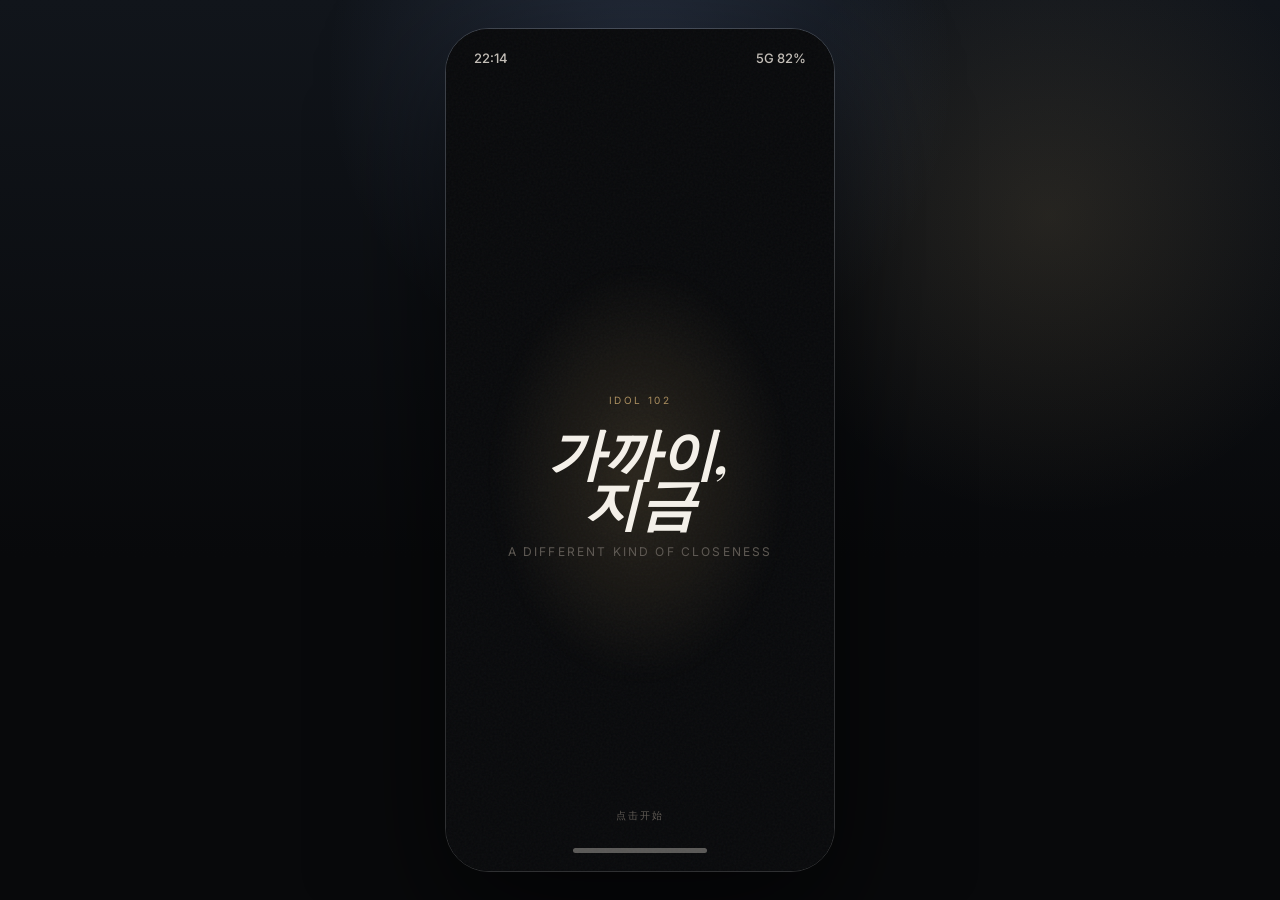
==== index.html @ a68afb3b "Initial commit" ====
<!doctype html>
<html lang="zh-CN">
  <head>
    <meta charset="UTF-8" />
    <meta name="viewport" content="width=device-width, initial-scale=1.0, maximum-scale=1.0, user-scalable=no, viewport-fit=cover" />
    <title>Idol 102 Live Prototype</title>
    <link rel="preconnect" href="https://fonts.googleapis.com" />
    <link rel="preconnect" href="https://fonts.gstatic.com" crossorigin />
    <link
      href="https://fonts.googleapis.com/css2?family=DM+Sans:wght@300;400;500;700;800&family=Inter:wght@400;500;600;700;800&family=Noto+Serif+SC:wght@300;400;500;600&family=Playfair+Display:ital@1&display=swap"
      rel="stylesheet"
    />
    <link rel="stylesheet" href="./src/ui/tokens.css" />
    <link rel="stylesheet" href="./src/ui/components.css" />
    <link rel="stylesheet" href="./styles.css" />
  </head>
  <body>
    <main class="app-stage" id="appStage">
      <div class="phone-scaler" id="phoneScaler">
        <article class="phone-device" id="phoneDevice" aria-label="Idol 102">
            <div class="phone-viewport" id="phoneViewport">
              <header class="status-bar" aria-hidden="true">
                <span>22:14</span>
                <span>5G  82%</span>
              </header>

              <div class="screen-stack" id="screenStack">
                <section id="screen-splash" class="screen active splash-screen screen-hit" data-action="start">
                  <div class="grain"></div>
                  <div class="splash-orb"></div>
                  <div class="splash-copy">
                    <span>Idol 102</span>
                    <h1>가까이,<br />지금</h1>
                    <p>A different kind of closeness</p>
                  </div>
                  <button class="tap-button" data-action="start">点击开始</button>
                </section>

                <section id="screen-select" class="screen select-screen">
                  <header class="select-header">
                    <span>Stray Kids</span>
                    <h2>你想开启谁的秘密线？</h2>
                  </header>
                  <div id="memberSlider" class="member-slider"></div>
                  <div class="select-arrows">
                    <button data-action="prev-member">‹</button>
                    <button data-action="next-member">›</button>
                  </div>
                  <div id="memberDots" class="member-dots"></div>
                  <button class="primary fixed-bottom" data-action="select-member">选择TA</button>
                </section>

                <section id="screen-dream-intro" class="screen dream-intro-screen">
                  <div class="dream-bg"></div>
                  <div class="dream-veil"></div>
                  <article class="dream-narration">
                    <span>演唱会后台</span>
                    <p>
                      演出刚结束，走廊里还有未散的灯光和人声。你并不确定自己为什么会在那里，只记得门被推开时，他看见了你。
                    </p>
                  </article>
                  <button class="tap-button" data-action="enter-dream">继续</button>
                </section>

                <section id="s-ob" class="screen dream-chat-screen" data-screen="ob">
                  <div class="dream-scene-bg" id="dreamSceneBg"></div>
                  <div class="dream-dim-veil" id="dreamDimVeil" aria-hidden="true"></div>
                  <header class="scene-top">
                    <span>Backstage · after concert</span>
                    <strong id="dreamMemberName">Felix</strong>
                  </header>
                  <div id="dreamMessages" class="dream-messages"></div>
                  <div id="dreamChoices" class="choice-stack"></div>
                  <div id="dreamErrorOverlay" class="dream-error-overlay hidden">
                    <p class="dream-error-text">[ ERROR: STORY DISTURBED - CONNECTION INTERRUPTED ]</p>
                    <button type="button" class="dream-reload-btn" data-action="dream-reload">[ 重新加载 ]</button>
                  </div>
                </section>

                <section id="s-transition" class="screen wake-screen transition-screen" data-screen="transition">
                  <div class="wake-rings">
                    <i></i><i></i><i></i>
                  </div>
                  <article class="transition-copy">
                    <span>Then</span>
                    <h2 class="transition-title">── 喂，小心！</h2>
                    <div id="transitionStream" class="transition-stream"></div>
                    <button class="tap-button transition-tap hidden" data-action="enter-real">[ 睁开眼 → ]</button>
                  </article>
                </section>

                <section id="screen-real-scene" class="screen real-scene-screen">
                  <div class="jyp-bg"></div>
                  <header class="scene-top dark">
                    <button class="backless">Scene</button>
                    <div>
                      <strong>JYP 楼下</strong>
                      <span id="realSceneSub">选择你们为什么在这里相遇</span>
                    </div>
                  </header>
                  <div id="realMessages" class="real-messages"></div>
                  <div id="realChoices" class="choice-stack"></div>
                </section>
                <div id="whiteWakeTransition" class="white-wake-transition hidden" aria-hidden="true"></div>

                <section id="screen-home" class="screen home-screen">
                  <div id="home-page" class="home-page">
                  <div id="homePoster" class="home-poster">
                    <div class="poster-grain"></div>
                    <div class="poster-vignette"></div>
                    <button class="poster-edge left" data-action="poster-prev" aria-label="上一张"></button>
                    <button class="poster-edge right" data-action="poster-next" aria-label="下一张"></button>
                  </div>

                  <div id="posterUi" class="home-ui">
                    <header class="home-topbar">
                      <div class="home-stats">
                        <h2 id="posterName">Felix</h2>
                        <p id="posterTopDays">相识第 1 天</p>
                      </div>
                      <div class="home-action-hub">
                        <button class="discover-button" data-action="toggle-discover" aria-label="发现其他成员">
                          🌟
                          <i id="discoverDot" class="notif-dot hidden"></i>
                        </button>
                        <button class="notify-button" type="button" data-action="toggle-notifications" aria-label="通知">🔔<i id="notifyDot" class="notif-dot hidden">!</i></button>
                      </div>
                    </header>

                    <button type="button" class="stage-capsule" aria-label="当前关系阶段">
                      <span id="posterStage">Stage 1: 熟悉</span>
                    </button>

                    <section id="chronicleTimeline" class="chronicle-timeline" aria-label="时光集"></section>
                  </div>
                  </div>

                  <aside id="discoverDrawer" class="discover-drawer">
                    <div class="drawer-handle"></div>
                    <h3>发现其他成员</h3>
                    <div id="drawerMembers" class="drawer-members"></div>
                  </aside>

                  <div id="memoryOverlay" class="memory-overlay hidden" data-action="close-memory">
                    <article class="memory-polaroid">
                      <div id="memoryPhoto" class="memory-photo"></div>
                      <div class="memory-copy">
                        <h3>JYP 楼下</h3>
                        <p id="memorySummary">那天在 JYP 楼下，你们第一次真正说上话。他主动添加了你的聊天方式。</p>
                        <span id="memoryMeta">📅 2026.05.18 · 📍 JYP 楼下 CODE-00</span>
                      </div>
                    </article>
                  </div>
                </section>

                <section id="screen-chat" class="screen chat-screen">
                  <header class="chat-topbar">
                    <div class="chat-avatar" id="chatAvatar">F</div>
                    <div>
                      <strong id="chatName">Felix</strong>
                      <span>消息 · 异地模式</span>
                    </div>
                    <button data-nav="scene">场景</button>
                  </header>
                  <div id="chatMessages" class="chat-messages"></div>
                  <form id="chatForm" class="chat-input-row">
                    <input id="chatInput" autocomplete="off" placeholder="发消息…" />
                    <button type="submit">↑</button>
                  </form>
                </section>

                <section id="screen-scene" class="screen scene-list-screen">
                  <header class="plain-header">
                    <div>
                      <span>Scene</span>
                      <h2>你们可能会去的地方</h2>
                    </div>
                  </header>
                  <div class="scene-list">
                    <article>
                      <div class="scene-thumb jyp"></div>
                      <div>
                        <span>刚刚发生</span>
                        <strong>JYP 楼下</strong>
                        <p>你们第一次真正说上话的地方。</p>
                      </div>
                    </article>
                    <article>
                      <div class="scene-thumb store"></div>
                      <div>
                        <span>也许以后</span>
                        <strong>便利店</strong>
                        <p>练习后，楼下还亮着的地方。</p>
                      </div>
                    </article>
                    <article>
                      <div class="scene-thumb practice"></div>
                      <div>
                        <span>还没到那里</span>
                        <strong>练习室外</strong>
                        <p>等待有时候也是一种靠近。</p>
                      </div>
                    </article>
                  </div>
                </section>

                <section id="screen-me" class="screen me-screen">
                  <div class="me-scroll">
                    <section class="me-profile-card">
                      <div class="me-cover" aria-hidden="true"></div>
                      <div class="me-profile-content">
                        <img id="meAvatar" class="me-avatar" alt="用户头像" />
                        <h2 id="visibleUserName">还不知道</h2>
                        <p class="me-account">
                          <span id="meUid">UID: --</span>
                          <span id="meEmail">user@example.com</span>
                        </p>
                      </div>
                    </section>
                    <nav class="me-function-list" aria-label="系统功能">
                      <button type="button">评分我们<span>&gt;</span></button>
                      <button type="button">意见反馈<span>&gt;</span></button>
                      <button type="button">隐私政策<span>&gt;</span></button>
                      <button type="button">服务条款<span>&gt;</span></button>
                      <button type="button">账号退出<span>&gt;</span></button>
                    </nav>
                  </div>
                </section>
              </div>

              <nav class="bottom-nav hidden" id="bottomNav">
                <button data-nav="home" class="active">Home</button>
                <button data-nav="chat">Chat<i id="chatDot" class="nav-dot hidden"></i></button>
                <button data-nav="scene">Scene</button>
                <button data-nav="me">Me</button>
              </nav>

              <div id="toast" class="toast hidden"></div>
              <div class="home-indicator" aria-hidden="true"></div>
            </div>
        </article>
      </div>
    </main>

    <script src="./shell.js"></script>
    <script type="module" src="./src/main.js"></script>
  </body>
</html>
---- src/ui/tokens.css ----
/* UI 规范层：所有界面优先使用这里的设计变量，避免页面各自发散。 */
:root{
  --phone-w:390px;
  --phone-h:844px;
  --phone-scale:1;
  --status-h:47px;
  --home-indicator-h:34px;
  --nav-h:68px;

  --font-sans:"Inter","DM Sans","PingFang SC","Microsoft YaHei",system-ui,-apple-system,BlinkMacSystemFont,"Segoe UI",sans-serif;
  --font-serif:"Noto Serif SC","Songti SC",serif;
  --font-display:"Playfair Display","Noto Serif SC",serif;

  --color-ink:#08090b;
  --color-obsidian:#0d0f12;
  --color-night:#12151b;
  --color-panel:#181a1f;
  --color-panel-2:#20232a;
  --color-panel-3:#292d35;
  --color-line:rgba(255,255,255,.115);
  --color-line-strong:rgba(255,255,255,.18);
  --color-text:#f4f0e9;
  --color-text-soft:#cfc6ba;
  --color-text-muted:#8d857b;
  --color-text-faint:#5f5a54;
  --color-cream:#efe7db;
  --color-warm:#d9c6ad;
  --color-gold:#c9a96e;
  --color-gold-soft:#a98d5e;
  --color-rose:#f08a9a;
  --color-teal:#8ccfc6;
  --color-blue:#94b8ff;
  --color-danger:#ff5d78;

  --black:var(--color-ink);
  --white:var(--color-text);
  --cream:var(--color-cream);
  --gold:var(--color-gold);
  --gold2:var(--color-gold-soft);
  --surface:var(--color-panel);
  --surface2:var(--color-panel-2);
  --surface3:var(--color-panel-3);
  --text:var(--color-text);
  --soft:var(--color-text-muted);
  --muted:var(--color-text-faint);
  --font-body:var(--font-sans);
  --font-kr:var(--font-serif);

  --space-1:4px;
  --space-2:8px;
  --space-3:12px;
  --space-4:16px;
  --space-5:20px;
  --space-6:24px;
  --space-7:28px;
  --space-8:32px;
  --space-10:40px;
  --space-12:48px;

  --radius-xs:6px;
  --radius-sm:10px;
  --radius-md:14px;
  --radius-lg:18px;
  --radius-xl:24px;
  --radius-2xl:30px;
  --radius-pill:999px;
  --radius-phone:44px;

  --type-caption:10px;
  --type-meta:12px;
  --type-body:14px;
  --type-body-lg:16px;
  --type-title:22px;
  --type-title-lg:28px;
  --type-display:42px;
  --type-hero:56px;

  --leading-tight:1.12;
  --leading-title:1.25;
  --leading-body:1.58;

  --shadow-soft:0 18px 48px rgba(0,0,0,.3);
  --shadow-panel:0 22px 70px rgba(0,0,0,.42);
  --shadow-float:0 34px 110px rgba(0,0,0,.56);
  --shadow-glow:0 0 28px rgba(201,169,110,.22);

  --glass-bg:rgba(22,24,29,.62);
  --glass-bg-strong:rgba(18,19,23,.78);
  --glass-bg-soft:rgba(255,255,255,.075);
  --glass-line:rgba(255,255,255,.14);
  --glass-highlight:rgba(255,255,255,.22);
  --glass-blur:18px;

  --motion-fast:.18s cubic-bezier(.2,.8,.2,1);
  --motion-base:.28s cubic-bezier(.2,.8,.2,1);
  --motion-slow:.52s cubic-bezier(.18,.86,.22,1);
}
---- src/ui/components.css ----
/* 组件库：只放跨页面可复用的基础视觉能力。 */
.ui-glass,
.ui-card{
  background:linear-gradient(145deg,rgba(255,255,255,.105),rgba(255,255,255,.045)),var(--glass-bg);
  border:1px solid var(--glass-line);
  box-shadow:var(--shadow-panel),inset 0 1px 0 var(--glass-highlight);
  backdrop-filter:blur(var(--glass-blur)) saturate(1.18);
}

.ui-card{border-radius:var(--radius-lg)}
.ui-pill{border-radius:var(--radius-pill)}

.ui-button,
button{
  transition:transform var(--motion-fast),background var(--motion-fast),border-color var(--motion-fast),box-shadow var(--motion-fast),opacity var(--motion-fast),filter var(--motion-fast);
}

.ui-button:active,
button:active{transform:translateY(1px) scale(.985)}

.ui-icon-button{
  width:44px;
  height:44px;
  display:grid;
  place-items:center;
  border-radius:50%;
  background:linear-gradient(145deg,rgba(255,255,255,.16),rgba(255,255,255,.06));
  border:1px solid rgba(255,255,255,.18);
  box-shadow:0 12px 34px rgba(0,0,0,.22),inset 0 1px 0 rgba(255,255,255,.22);
  color:var(--color-cream);
  backdrop-filter:blur(16px);
}

.ui-primary-button,
.primary{
  min-height:48px;
  border-radius:var(--radius-md);
  background:linear-gradient(135deg,#ead7ad 0%,#c9a96e 52%,#a8834b 100%);
  color:#11100d;
  box-shadow:0 16px 40px rgba(201,169,110,.25),inset 0 1px 0 rgba(255,255,255,.42);
  font-weight:800;
}

.ui-secondary-button{
  min-height:42px;
  border-radius:var(--radius-pill);
  border:1px solid rgba(255,255,255,.16);
  background:rgba(255,255,255,.07);
  color:var(--color-cream);
  backdrop-filter:blur(14px);
}

.ui-input,
input{
  border:1px solid rgba(255,255,255,.13);
  background:rgba(255,255,255,.075);
  color:var(--color-text);
  box-shadow:inset 0 1px 0 rgba(255,255,255,.08);
}

.ui-input:focus,
input:focus{
  border-color:rgba(201,169,110,.56);
  box-shadow:0 0 0 4px rgba(201,169,110,.09),inset 0 1px 0 rgba(255,255,255,.12);
}

.ui-avatar{
  display:grid;
  place-items:center;
  border-radius:50%;
  object-fit:cover;
  background:linear-gradient(145deg,rgba(201,169,110,.2),rgba(255,255,255,.06));
  border:1px solid rgba(201,169,110,.4);
  color:var(--color-gold);
  font-weight:800;
}

.ui-eyebrow{
  font-size:var(--type-caption);
  font-weight:800;
  letter-spacing:.22em;
  text-transform:uppercase;
  color:var(--color-gold-soft);
}
---- styles.css ----
*{box-sizing:border-box;margin:0;padding:0;-webkit-tap-highlight-color:transparent}
html,body{height:100%;overflow:hidden}
body{
  background:
    radial-gradient(circle at 50% 8%,rgba(148,184,255,.16),transparent 30%),
    radial-gradient(circle at 82% 24%,rgba(201,169,110,.13),transparent 24%),
    linear-gradient(180deg,#11151b 0%,#08090b 62%);
  color:var(--text);
  font-family:var(--font-body);
  letter-spacing:0;
}
button,input{font:inherit}
button{border:0;cursor:pointer}
h1,h2,p{margin:0}

/* ── App shell: fixed 390×844 canvas, scaled to viewport ── */
.app-stage{position:fixed;inset:0;display:grid;place-items:center;overflow:hidden}
.phone-scaler{position:relative;flex-shrink:0}
.phone-device{
  position:absolute;left:0;top:0;width:var(--phone-w);height:var(--phone-h);
  transform-origin:top left;will-change:transform;
  border-radius:var(--radius-phone);border:1px solid rgba(255,255,255,.16);
  box-shadow:0 42px 120px rgba(0,0,0,.64),inset 0 1px 0 rgba(255,255,255,.08);
  overflow:hidden;
}
.phone-viewport{
  position:relative;width:100%;height:100%;overflow:hidden;
  background:
    radial-gradient(circle at 50% 0,rgba(201,169,110,.08),transparent 34%),
    var(--black);
  isolation:isolate;
  touch-action:manipulation;-webkit-user-select:none;user-select:none;
}
.phone-viewport input,.phone-viewport textarea{-webkit-user-select:text;user-select:text}
.screen-stack{position:absolute;inset:0;overflow:hidden}
.home-indicator{
  position:absolute;left:50%;bottom:18px;transform:translateX(-50%);
  width:134px;height:5px;border-radius:999px;background:rgba(247,241,232,.34);
  pointer-events:none;
}

.status-bar{
  position:absolute;z-index:50;top:0;left:0;right:0;height:var(--status-h);
  display:flex;align-items:flex-end;justify-content:space-between;
  padding:0 28px 10px;color:rgba(247,241,232,.78);font-size:13px;font-weight:500;
  pointer-events:none;
}
.screen{
  position:absolute;inset:0;display:none;flex-direction:column;overflow:hidden;
  padding-top:var(--status-h);
}.screen.active{display:flex}
.grain{position:absolute;inset:0;opacity:.04;background-image:url("data:image/svg+xml,%3Csvg viewBox='0 0 200 200' xmlns='http://www.w3.org/2000/svg'%3E%3Cfilter id='n'%3E%3CfeTurbulence type='fractalNoise' baseFrequency='.9' numOctaves='4'/%3E%3C/filter%3E%3Crect width='100%25' height='100%25' filter='url(%23n)'/%3E%3C/svg%3E")}
.splash-screen,.wake-screen{align-items:center;justify-content:center;background:var(--black)}
.splash-screen.screen-hit{cursor:pointer}
.splash-screen.screen-hit .tap-button{pointer-events:none}
.splash-orb{position:absolute;width:300px;height:420px;border-radius:50%;background:radial-gradient(ellipse,rgba(201,169,110,.18),transparent 70%);filter:blur(8px)}
.splash-copy,.wake-screen article{text-align:center;position:relative;z-index:1}.splash-copy span,.wake-screen span,.select-header span,.scene-top span,.home-header span,.plain-header span,.me-card span,.scene-list span{font-size:10px;letter-spacing:.24em;text-transform:uppercase;color:var(--gold2)}
.splash-copy h1{font-family:var(--font-display);font-size:var(--type-hero);font-style:italic;line-height:.9;color:var(--white);margin:18px 0}.splash-copy p,.wake-screen p{font-size:12px;color:var(--muted);letter-spacing:.18em;text-transform:uppercase}
.tap-button{position:absolute;bottom:48px;left:50%;transform:translateX(-50%);background:transparent;color:var(--muted);font-size:10px;letter-spacing:.22em;text-transform:uppercase;animation:shimmer 2s infinite}
@keyframes shimmer{0%,100%{opacity:.35}50%{opacity:.9}}@keyframes fadeUp{from{opacity:0;transform:translateY(14px)}to{opacity:1;transform:translateY(0)}}@keyframes bubble{from{opacity:0;transform:translateY(8px) scale(.96)}to{opacity:1;transform:translateY(0) scale(1)}}
@keyframes glitch{0%,100%{transform:translate(0);filter:none}18%{transform:translate(-4px,2px);filter:hue-rotate(80deg) contrast(1.4)}32%{transform:translate(5px,-2px);filter:hue-rotate(-70deg) contrast(1.8)}48%{transform:translate(-2px,-4px);filter:saturate(0) contrast(2)}66%{transform:translate(3px,3px);filter:hue-rotate(120deg) brightness(1.35)}}
@keyframes redflash{0%,100%{box-shadow:none}50%{box-shadow:inset 0 0 90px rgba(255,0,45,.38)}}
.select-screen{background:var(--black)}.select-header{position:absolute;z-index:5;top:0;left:0;right:0;padding:58px 28px 18px;text-shadow:0 2px 18px rgba(0,0,0,.72)}.select-header h2{margin-top:8px;font-family:var(--font-kr);font-weight:400;font-size:24px;color:rgba(247,241,232,.96)}
.member-slider{position:absolute;inset:0;display:flex;transition:transform .35s ease}.member-slide{position:relative;min-width:100%;height:100%;background:#111;overflow:hidden}.member-slide img{position:absolute;inset:0;width:100%;height:100%;object-fit:cover;object-position:center 16%;filter:saturate(.94) contrast(1.04)}
.member-slide:after{content:"";position:absolute;inset:0;background:linear-gradient(to top,rgba(9,9,9,.98),rgba(9,9,9,.5) 44%,rgba(9,9,9,.08))}
.member-info{position:absolute;z-index:2;left:28px;right:28px;bottom:118px}.member-info h3{font-family:var(--font-body);font-weight:700;font-size:42px;line-height:1.05;margin:0 0 10px;color:var(--gold);letter-spacing:.08em;text-transform:uppercase}.member-info p{font-size:13px;color:var(--cream);line-height:1.65;max-width:300px}
.select-arrows{position:absolute;z-index:6;left:12px;right:12px;top:50%;display:flex;justify-content:space-between;pointer-events:none}.select-arrows button{pointer-events:auto;width:40px;height:40px;border-radius:50%;background:linear-gradient(145deg,rgba(255,255,255,.14),rgba(255,255,255,.055));border:1px solid rgba(255,255,255,.16);box-shadow:0 12px 34px rgba(0,0,0,.26),inset 0 1px 0 rgba(255,255,255,.2);backdrop-filter:blur(16px);color:var(--gold);font-size:20px}
.member-dots{position:absolute;z-index:8;left:50%;bottom:92px;transform:translateX(-50%);display:flex;gap:6px}.member-dots button{width:5px;height:5px;border-radius:50%;background:var(--muted)}.member-dots button.active{width:22px;border-radius:5px;background:var(--gold)}
.primary{background:var(--gold);color:var(--black);border-radius:12px;padding:15px 18px;font-weight:700}.fixed-bottom{position:absolute;z-index:8;left:28px;right:28px;bottom:32px}
.dream-intro-screen,.dream-chat-screen{background:var(--black)}.dream-chat-screen,.real-scene-screen{min-height:0}.dream-bg,.dream-scene-bg{position:absolute;inset:0;background-image:linear-gradient(to top,rgba(9,9,9,.9),rgba(9,9,9,.25)),url("https://i.pinimg.com/736x/1f/ec/63/1fec63dabd3848ca401bf83cd8cb9636.jpg");background-size:cover;background-position:center}.dream-veil{position:absolute;inset:0;background:radial-gradient(circle at 50% 34%,rgba(201,169,110,.06),rgba(9,9,9,.55))}
.dream-narration{position:absolute;left:28px;right:28px;bottom:120px;padding:20px;border:1px solid var(--glass-line);border-radius:var(--radius-lg);background:linear-gradient(145deg,rgba(255,255,255,.1),rgba(255,255,255,.04)),rgba(12,14,18,.66);box-shadow:var(--shadow-panel),inset 0 1px 0 rgba(255,255,255,.16);backdrop-filter:blur(18px)}.dream-narration span{font-size:10px;letter-spacing:.22em;color:var(--gold2);text-transform:uppercase}.dream-narration p{margin-top:10px;font-family:var(--font-kr);font-size:17px;font-weight:300;line-height:1.8;color:var(--cream)}
.scene-top{position:relative;z-index:4;padding:54px 22px 12px}.scene-top strong{display:block;font-family:var(--font-kr);font-size:20px;font-weight:300;margin-top:4px}.scene-top.dark{display:flex;gap:12px;align-items:center;background:linear-gradient(to bottom,rgba(0,0,0,.7),transparent)}
.dream-messages,.real-messages,.chat-messages{position:relative;z-index:2;flex:1;min-height:0;overflow-y:auto;display:flex;flex-direction:column;gap:10px;padding:12px 18px 16px;scrollbar-width:none}.dream-messages{padding-bottom:74px}.dream-messages::-webkit-scrollbar,.real-messages::-webkit-scrollbar,.chat-messages::-webkit-scrollbar{display:none}
.bubble{max-width:78%;padding:12px 15px;border-radius:var(--radius-lg);font-size:var(--type-body);line-height:1.62;animation:bubble .25s ease}.bubble.idol{align-self:flex-start;background:linear-gradient(145deg,rgba(255,255,255,.1),rgba(255,255,255,.045)),rgba(25,27,32,.82);border:1px solid rgba(255,255,255,.1);box-shadow:0 10px 26px rgba(0,0,0,.2);backdrop-filter:blur(12px);border-bottom-left-radius:5px}.bubble.user{align-self:flex-end;background:linear-gradient(135deg,#ead7ad 0%,#c9a96e 54%,#a88655 100%);color:#12100c;box-shadow:0 12px 30px rgba(201,169,110,.2),inset 0 1px 0 rgba(255,255,255,.34);border-bottom-right-radius:5px}.bubble.system{align-self:center;background:rgba(255,255,255,.065);border:1px solid rgba(255,255,255,.08);color:var(--soft);font-size:11px;text-align:center}.choice-stack{position:relative;z-index:5;flex-shrink:0;padding:10px 18px 24px;display:flex;flex-direction:column;gap:8px;background:linear-gradient(to top,rgba(8,9,11,.94),rgba(8,9,11,.56) 42%,transparent)}.dream-chat-screen .choice-stack{padding-bottom:82px}.choice-stack:empty{display:none;padding:0;background:none}.choice-stack button{background:linear-gradient(145deg,rgba(255,255,255,.095),rgba(255,255,255,.035)),rgba(23,25,30,.86);border:1px solid rgba(255,255,255,.12);box-shadow:0 12px 34px rgba(0,0,0,.22),inset 0 1px 0 rgba(255,255,255,.12);backdrop-filter:blur(16px);border-radius:var(--radius-md);color:var(--cream);padding:13px 15px;text-align:left;font-size:13px;line-height:1.5}.choice-stack button:active{border-color:rgba(201,169,110,.52);background:rgba(201,169,110,.13)}
.bubble.error{align-self:center;max-width:92%;background:rgba(160,0,25,.32);border:.5px solid rgba(255,58,82,.85);color:#ff4d6d;font-size:10px;font-weight:600;letter-spacing:.14em;text-align:center;text-transform:uppercase;animation:bubble .25s ease,redflash .55s ease 2}
.bubble.voiceover{align-self:center;max-width:90%;background:transparent;border:0;padding:8px 12px;color:var(--muted);font-size:13px;font-style:italic;line-height:1.75;text-align:center;letter-spacing:.02em}
.bubble.voiceover.typewriter:after{content:"";display:inline-block;width:1px;height:1.1em;margin-left:3px;background:rgba(201,169,110,.62);vertical-align:-.18em;animation:cursorBlink .8s steps(1,end) infinite}
@keyframes cursorBlink{50%{opacity:0}}
@keyframes errorPulse{0%,100%{opacity:.72;text-shadow:0 0 8px rgba(255,77,109,.35)}50%{opacity:1;text-shadow:0 0 18px rgba(255,77,109,.75)}}
.glitching,.glitch-flash{animation:glitch .12s steps(2,end) 2,redflash .18s linear 2}
.glitching:after,.glitch-flash:after{content:"";position:absolute;inset:0;z-index:30;pointer-events:none;background:repeating-linear-gradient(0deg,rgba(255,255,255,.08) 0 1px,transparent 1px 4px),linear-gradient(90deg,rgba(255,0,60,.18),rgba(0,180,255,.12));mix-blend-mode:screen}
.dream-scene-bg{transition:filter 1.2s ease}
.dream-dim-veil{position:absolute;inset:0;z-index:6;pointer-events:none;background:rgba(0,0,0,0);transition:background 1.4s ease}
.dream-dim-veil.active{background:rgba(0,0,0,.5)}
.dream-darkened .dream-scene-bg{filter:brightness(.26) saturate(.5);transition:filter .9s ease}
.dream-error-active .dream-messages,.dream-error-active .scene-top,.dream-error-active .choice-stack{opacity:.2;pointer-events:none;transition:opacity .6s ease}
.dream-error-overlay{position:absolute;inset:0;z-index:45;display:flex;flex-direction:column;align-items:center;justify-content:center;gap:30px;padding:28px;background:rgba(0,0,0,.58);animation:fadeUp .35s ease}
.dream-error-overlay.hidden{display:none}
.dream-error-overlay.fading-out{opacity:0;transition:opacity .55s ease}
.dream-error-text{color:#ff4d6d;font-size:10px;font-weight:700;line-height:1.65;letter-spacing:.16em;text-align:center;text-transform:uppercase;animation:errorPulse 1s ease-in-out infinite}
.dream-error-overlay.typing .dream-error-text{max-width:286px;color:rgba(232,223,210,.72);font-family:var(--font-kr);font-size:14px;font-weight:300;font-style:italic;letter-spacing:.04em;text-transform:none;animation:none}.dream-error-overlay.typing .dream-error-text:after{content:"";display:inline-block;width:1px;height:1.1em;margin-left:3px;background:rgba(201,169,110,.62);vertical-align:-.18em;animation:cursorBlink .8s steps(1,end) infinite}.dream-error-overlay.typing .dream-reload-btn{display:none}
.dream-reload-btn{background:transparent;border:.5px solid rgba(255,77,109,.65);color:#ff6f82;padding:13px 24px;border-radius:10px;font-size:11px;letter-spacing:.14em;transition:border-color .2s ease,background .2s ease}
.dream-reload-btn:active{background:rgba(255,77,109,.12);border-color:#ff6f82}
.dream-exiting{opacity:0;transition:opacity .65s ease}
.transition-copy{text-align:center;position:relative;z-index:1;padding:0 28px}
.transition-title{font-family:var(--font-kr);font-weight:400;font-size:26px;line-height:1.45;color:var(--white);margin:14px 0 22px;letter-spacing:.04em}
.transition-stream{min-height:108px;display:flex;flex-direction:column;gap:10px;align-items:center}
.transition-line{font-family:var(--font-kr);font-size:15px;font-weight:300;line-height:1.75;color:var(--cream);letter-spacing:.04em;min-height:1.75em}
.transition-tap{position:relative;left:auto;bottom:auto;transform:none;display:inline-flex;margin-top:34px;padding:18px 42px;border:.5px solid rgba(201,169,110,.28);border-radius:12px;background:rgba(12,12,10,.42);backdrop-filter:blur(8px);color:var(--cream);font-size:13px;letter-spacing:.2em}
.transition-tap.hidden{display:none;opacity:0;pointer-events:none}
.transition-tap:not(.hidden){animation:fadeUp .35s ease,shimmer 2.2s infinite}
.scene-free-input{display:flex;gap:9px}
.scene-free-input input{flex:1;min-width:0;border-radius:22px;padding:12px 15px;outline:none}
.scene-free-input input:focus{border-color:var(--gold)}
.scene-free-input button{flex:0 0 auto;text-align:center;background:var(--gold);color:var(--black);font-weight:800}.scene-free-input input:disabled,.scene-free-input button:disabled{opacity:.45;cursor:not-allowed}.contact-confirm-choice{border:.5px solid var(--gold)!important;background:rgba(201,169,110,.12)!important;color:var(--gold)!important;text-align:center!important;font-weight:700}
.wake-rings{position:absolute;width:180px;height:180px}.wake-rings i{position:absolute;inset:0;border:.5px solid rgba(201,169,110,.18);border-radius:50%;animation:pulse 2.4s infinite}.wake-rings i:nth-child(2){inset:28px;animation-delay:.2s}.wake-rings i:nth-child(3){inset:56px;animation-delay:.4s}@keyframes pulse{50%{transform:scale(1.05);opacity:.6}}
.wake-screen .transition-title{font-family:var(--font-kr);font-weight:400;font-size:26px;margin:14px 0 22px}
.white-wake-transition{position:absolute;z-index:120;inset:0;pointer-events:none;background:radial-gradient(circle at 50% 42%,rgba(255,255,255,1) 0%,rgba(255,255,255,.94) 28%,rgba(255,246,219,.78) 48%,rgba(255,255,255,.18) 76%,transparent 100%);opacity:0;mix-blend-mode:screen}.white-wake-transition.hidden{display:none}.white-wake-transition.flash-in{display:block;animation:wakeWhiteIn .75s ease forwards}.white-wake-transition.reveal-out{display:block;animation:wakeWhiteOut 1.55s ease forwards}@keyframes wakeWhiteIn{0%{opacity:0;filter:blur(18px) brightness(1)}45%{opacity:.95;filter:blur(4px) brightness(1.8)}100%{opacity:1;filter:blur(0) brightness(2.1)}}@keyframes wakeWhiteOut{0%{opacity:1;filter:blur(0) brightness(2.1)}45%{opacity:.72;filter:blur(10px) brightness(1.45)}100%{opacity:0;filter:blur(24px) brightness(1)}}
.real-scene-screen{background:#050505}.jyp-bg{position:absolute;inset:0;background-image:linear-gradient(to top,rgba(9,9,9,.96),rgba(9,9,9,.35),rgba(9,9,9,.15)),url("https://i.pinimg.com/1200x/78/dd/ea/78ddead38013270722a9fbc132f490e0.jpg");background-size:cover;background-position:center}
.backless{width:48px;height:32px;border-radius:16px;background:rgba(255,255,255,.08);border:1px solid rgba(255,255,255,.14);color:var(--gold);font-size:11px;backdrop-filter:blur(14px)}
.toast{
  position:absolute;z-index:200;left:50%;bottom:calc(var(--nav-h) + 24px);transform:translateX(-50%);
  min-width:270px;max-width:calc(100% - 48px);padding:14px 18px;border-radius:15px;
  background:linear-gradient(145deg,rgba(255,255,255,.12),rgba(255,255,255,.045)),rgba(22,24,29,.88);border:1px solid rgba(255,255,255,.14);
  box-shadow:0 12px 50px rgba(0,0,0,.45),inset 0 1px 0 rgba(255,255,255,.16);backdrop-filter:blur(18px);color:var(--cream);font-size:13px;text-align:center;
}.toast.hidden{display:none}
.home-screen{padding:0;background:var(--black);overflow:hidden}
.home-page{position:relative;width:100%;height:100%;overflow:hidden;background:var(--black)}
.home-poster{position:absolute;inset:0;z-index:1;background-size:cover;background-position:center 18%;transition:background-image .4s ease,filter .3s ease;animation:posterBreath 5s ease-in-out infinite}
.home-poster.alt{background-position:center 36%;filter:brightness(.88) saturate(.9) contrast(1.04)}
.home-poster.hidden-only{cursor:none}
.poster-grain{position:absolute;inset:0;opacity:.09;background-image:url("data:image/svg+xml,%3Csvg viewBox='0 0 200 200' xmlns='http://www.w3.org/2000/svg'%3E%3Cfilter id='n'%3E%3CfeTurbulence type='fractalNoise' baseFrequency='.9' numOctaves='4'/%3E%3C/filter%3E%3Crect width='100%25' height='100%25' filter='url(%23n)'/%3E%3C/svg%3E");mix-blend-mode:screen}
.poster-vignette{position:absolute;inset:0;background:linear-gradient(to bottom,rgba(0,0,0,.22),transparent 24%,rgba(0,0,0,.08) 52%,rgba(0,0,0,.88)),radial-gradient(circle at 50% 18%,transparent 18%,rgba(0,0,0,.18))}
.poster-edge{position:absolute;z-index:2;top:0;bottom:0;width:32%;background:transparent}.poster-edge.left{left:0}.poster-edge.right{right:0}
.home-ui{position:absolute;inset:0;z-index:5;pointer-events:none;transition:opacity .28s ease,transform .28s ease}.home-ui.hidden{opacity:0;transform:scale(1.01);pointer-events:none}
.home-topbar{position:absolute;z-index:10;top:44px;left:24px;right:24px;display:flex;justify-content:space-between;align-items:flex-start;pointer-events:auto}
.home-stats{display:flex;flex-direction:column;text-align:left;min-width:0;max-width:calc(100% - 128px)}
.home-stats h2{margin:0;color:#f5f5f5;font-size:32px;font-weight:700;line-height:1.2;letter-spacing:0;text-shadow:0 3px 22px rgba(0,0,0,.62);overflow-wrap:anywhere}
.home-stats p{margin:6px 0 0;color:rgba(245,245,245,.7);font-size:16px;font-weight:500;line-height:1.25;text-shadow:0 2px 14px rgba(0,0,0,.52)}
.home-action-hub{display:flex;gap:16px;align-items:center;flex:0 0 auto}
.discover-button,.notify-button{position:relative;width:48px;height:48px;border-radius:50%;background:linear-gradient(145deg,rgba(255,255,255,.18),rgba(255,255,255,.065));border:1px solid rgba(255,255,255,.24);box-shadow:inset 0 1px 0 rgba(255,255,255,.22),0 12px 30px rgba(0,0,0,.2);color:var(--cream);backdrop-filter:blur(16px);font-size:17px}
.notify-button{font-size:16px}
.notif-dot{position:absolute;right:5px;top:5px;width:8px;height:8px;border-radius:50%;background:var(--gold);box-shadow:0 0 10px rgba(201,169,110,.8);font-size:0}.notify-button .notif-dot{display:grid;place-items:center;width:15px;height:15px;right:-1px;top:-1px;background:#ff3b4f;color:#fff;font-size:10px;font-style:normal;font-weight:800}.notif-dot.hidden{display:none}
.stage-capsule{position:absolute;z-index:10;bottom:340px;left:50%;transform:translateX(-50%);max-width:calc(100% - 48px);padding:8px 24px;border-radius:20px;border:1px solid rgba(217,197,178,.22);background:linear-gradient(145deg,rgba(255,255,255,.13),rgba(255,255,255,.045)),rgba(0,0,0,.34);box-shadow:0 14px 42px rgba(0,0,0,.34),inset 0 1px 0 rgba(255,255,255,.14);backdrop-filter:blur(18px);pointer-events:auto;text-align:center;white-space:nowrap}
.stage-capsule span{color:#d9c5b2;font-size:18px;font-style:italic;font-weight:500;line-height:1.2;text-shadow:0 2px 14px rgba(0,0,0,.42)}
.stage-badge{display:none}
.chronicle-timeline{position:absolute;z-index:10;bottom:100px;left:0;width:100%;height:180px;display:flex;gap:20px;overflow-x:auto;overflow-y:hidden;padding-left:24px;padding-right:24px;scroll-behavior:smooth;scrollbar-width:none;pointer-events:auto}
.chronicle-timeline::-webkit-scrollbar{display:none}
.chronicle-timeline:after{content:"";position:absolute;left:24px;right:24px;bottom:39px;height:1px;background:rgba(217,197,178,.35);pointer-events:none}
.chronicle-node{position:relative;z-index:1;display:flex;flex-direction:column;align-items:center;width:120px;flex:0 0 120px}
.chronicle-polaroid{width:112px;height:132px;padding:7px 7px 9px;border-radius:6px;background:#fffaf0;color:#241d15;box-shadow:0 16px 38px rgba(0,0,0,.42);transform:rotate(var(--tilt));display:grid;grid-template-rows:1fr auto auto;gap:4px}
.chronicle-photo{display:block;min-height:0;border-radius:3px;background-size:cover;background-position:center}
.chronicle-polaroid em{font-style:normal;font-size:11px;font-weight:800;line-height:1.1;white-space:nowrap;overflow:hidden;text-overflow:ellipsis}
.chronicle-polaroid b{font-size:11px;line-height:1.05;color:#5b5044}
.chronicle-line{display:block;width:1px;height:20px;background:rgba(217,197,178,.4);margin-top:5px}
.chronicle-date{display:block;margin-top:5px;color:rgba(245,245,245,.66);font-size:11px;font-weight:700;line-height:1;white-space:nowrap;text-shadow:0 2px 12px rgba(0,0,0,.58)}
.chronicle-node.revealed .chronicle-polaroid{animation:memoryReveal .9s ease both;border:1px solid rgba(201,169,110,.95);box-shadow:0 0 22px rgba(201,169,110,.7),0 16px 40px rgba(0,0,0,.42)}
.empty-polaroid{background:#fffaf0;box-shadow:0 16px 38px rgba(0,0,0,.34)}
.empty-polaroid .chronicle-photo{display:grid;place-items:center;background:#16140f!important;color:rgba(217,197,178,.28);font-size:40px;font-weight:800;line-height:1;animation:emptyBreath 2.4s ease-in-out infinite}
.empty-polaroid em{text-align:center;color:#241d15}.empty-polaroid b{letter-spacing:.18em}
@keyframes emptyBreath{50%{opacity:.62;text-shadow:0 0 16px rgba(201,169,110,.22)}}@keyframes memoryReveal{from{opacity:.24;filter:blur(8px);transform:scale(.92) rotate(-4deg)}to{opacity:1;filter:blur(0);transform:scale(1) rotate(var(--tilt))}}
.discover-drawer{position:absolute;z-index:20;top:var(--status-h);right:0;bottom:68px;width:164px;padding:14px 12px;background:linear-gradient(145deg,rgba(255,255,255,.11),rgba(255,255,255,.04)),rgba(17,19,23,.64);border-left:1px solid rgba(255,255,255,.16);box-shadow:-18px 0 55px rgba(0,0,0,.28),inset 1px 0 0 rgba(255,255,255,.08);backdrop-filter:blur(24px);transform:translateX(105%);transition:transform .28s ease}.discover-drawer.open{transform:translateX(0)}.drawer-handle{width:32px;height:3px;border-radius:3px;background:rgba(255,255,255,.24);margin:0 auto 16px}.discover-drawer h3{font-size:13px;font-weight:600;margin-bottom:12px;color:var(--cream)}
.drawer-members{display:flex;flex-direction:column;gap:10px}.drawer-member{display:grid;grid-template-columns:36px 1fr;gap:8px;align-items:center}.drawer-member img{width:36px;height:36px;border-radius:50%;object-fit:cover}.drawer-member strong{display:block;font-size:11px}.drawer-member button{margin-top:3px;padding:4px 7px;border-radius:999px;background:rgba(201,169,110,.18);color:var(--gold);font-size:10px}.drawer-member button.waiting{color:var(--soft);background:rgba(255,255,255,.1)}
.notification-panel{position:absolute;z-index:45;top:104px;right:18px;width:250px;padding:12px;border:1px solid rgba(255,255,255,.14);border-radius:var(--radius-lg);background:linear-gradient(145deg,rgba(255,255,255,.12),rgba(255,255,255,.045)),rgba(18,19,23,.84);backdrop-filter:blur(22px);box-shadow:0 22px 70px rgba(0,0,0,.45),inset 0 1px 0 rgba(255,255,255,.14);pointer-events:auto}.notification-panel button{width:100%;padding:13px;border-radius:13px;background:rgba(255,255,255,.08);color:var(--cream);font-size:13px;line-height:1.45;text-align:left}.notification-panel p{color:var(--soft);font-size:13px}
.memory-overlay{position:absolute;z-index:90;inset:0;display:grid;place-items:center;background:rgba(5,5,5,.68);backdrop-filter:blur(14px);transition:opacity .25s}.memory-overlay.hidden{display:none}
.memory-polaroid{width:318px;max-width:calc(100% - 48px);padding:12px 12px 18px;background:#f5efe3;color:#221b14;border-radius:8px;box-shadow:0 28px 90px rgba(0,0,0,.62);transform:rotate(-1.4deg);animation:polaroidPop .38s cubic-bezier(.2,1.25,.3,1)}
.memory-polaroid.is-editing{transform:rotate(0deg)}
.memory-photo{height:224px;border-radius:4px;background-size:cover;background-position:center;margin-bottom:14px}
.memory-copy h3{font-family:var(--font-kr);font-size:17px;font-weight:600;line-height:1.35;outline:none}
.polaroid-text-zone{height:110px;max-height:110px;overflow-y:scroll;scrollbar-width:none;margin-top:8px;font-size:12px;line-height:1.65;color:#514638;white-space:pre-wrap;outline:none}.polaroid-text-zone::-webkit-scrollbar{display:none}
.memory-meta{display:flex;gap:8px;align-items:center;margin-top:10px;font-size:10px;color:#7a6c5a}.memory-meta b,.memory-meta i{font:inherit}.memory-polaroid.is-editing .memory-meta{pointer-events:none;opacity:.5}
.memory-actions,.memory-image-tools{display:grid;grid-template-columns:1fr 1fr;gap:8px;margin-top:14px}.memory-image-tools{grid-template-columns:1fr;gap:7px}.memory-actions button,.memory-image-tools button,.memory-primary{padding:11px 10px;border-radius:999px;background:#221b14;color:#f5efe3;font-size:12px;font-weight:800}.memory-primary{width:100%;margin-top:10px}
.memory-transition-canvas{position:absolute;z-index:120;inset:0;overflow:hidden;background:rgba(0,0,0,.72);backdrop-filter:blur(10px);animation:memoryFade 1.2s ease forwards}.memory-transition-canvas i{position:absolute;width:4px;height:4px;border-radius:50%;background:rgba(217,197,178,.5);box-shadow:0 0 20px rgba(217,197,178,.5);animation:memoryParticle 1.2s ease infinite}.memory-transition-canvas i:nth-child(1){left:24%;top:62%}.memory-transition-canvas i:nth-child(2){left:68%;top:35%;animation-delay:.18s}.memory-transition-canvas i:nth-child(3){left:48%;top:78%;animation-delay:.32s}
.retrograde-review{position:absolute;z-index:110;inset:0;display:flex;flex-direction:column;background:#050505;color:var(--text);overflow:hidden}.retrograde-review:before{content:"";position:absolute;inset:-12px;background-image:linear-gradient(to top,rgba(9,9,9,.9),rgba(9,9,9,.32)),var(--review-bg);background-size:cover;background-position:center;filter:blur(3px) saturate(.85);opacity:.86}.retrograde-review:after{content:"";position:absolute;inset:0;background:linear-gradient(to bottom,rgba(5,5,5,.16),rgba(5,5,5,.55));pointer-events:none}
.retrograde-header{position:relative;z-index:2;padding:54px 18px 10px;display:flex;flex-direction:column;gap:12px;align-items:flex-start}.retrograde-header button{padding:8px 12px;border-radius:999px;background:rgba(10,10,9,.38);border:.5px solid rgba(255,255,255,.14);color:rgba(247,241,232,.9);backdrop-filter:blur(14px);font-size:12px}.retrograde-header span{max-width:100%;padding:10px 14px;border-radius:999px;background:rgba(247,241,232,.12);border:.5px solid rgba(255,255,255,.18);color:rgba(247,241,232,.9);font-size:12px}
.retrograde-voiceover{position:relative;z-index:2;max-width:84%;margin:12px auto;color:rgba(247,241,232,.68);font-family:var(--font-kr);font-size:13px;font-style:italic;font-weight:300;line-height:1.8;text-align:center}
.retrograde-messages{position:relative;z-index:2;flex:1;min-height:0;overflow-y:auto;display:flex;flex-direction:column;gap:10px;padding:14px 18px 26px;scrollbar-width:none}.retrograde-messages::-webkit-scrollbar{display:none}
@keyframes memoryFade{0%{opacity:0}30%{opacity:1}100%{opacity:0}}@keyframes memoryParticle{0%{transform:translateY(20px) scale(.6);opacity:0}45%{opacity:1}100%{transform:translateY(-80px) scale(1.4);opacity:0}}@keyframes polaroidPop{from{opacity:0;transform:translateY(18px) scale(.92) rotate(-4deg)}to{opacity:1;transform:translateY(0) scale(1) rotate(-1.4deg)}}
@keyframes posterBreath{0%,100%{filter:brightness(.92) saturate(.94)}50%{filter:brightness(1.04) saturate(1.02)}}
.scene-list-screen{padding:54px 18px 86px;background:var(--black);overflow-y:auto}.plain-header{display:flex;justify-content:space-between;align-items:flex-start;margin-bottom:16px}.plain-header h2{font-family:var(--font-kr);font-weight:300;font-size:24px;margin-top:6px}
.me-screen{padding:0;background:#070807;overflow:hidden}.me-scroll{height:100%;overflow-y:auto;padding-bottom:104px;scrollbar-width:none}.me-scroll::-webkit-scrollbar{display:none}
.me-profile-card{position:relative;min-height:354px;text-align:center;color:var(--cream)}.me-cover{height:214px;background-image:linear-gradient(to bottom,rgba(7,8,7,.2),rgba(7,8,7,.72)),url("https://images.unsplash.com/photo-1519681393784-d120267933ba?auto=format&fit=crop&w=900&q=80");background-size:cover;background-position:center 42%;filter:saturate(.82) contrast(1.04)}.me-profile-content{position:relative;margin-top:-48px;padding:0 28px 26px}.me-avatar{width:104px;height:104px;border-radius:50%;object-fit:cover;border:1px solid rgba(245,245,245,.72);box-shadow:0 18px 48px rgba(0,0,0,.42),0 0 0 7px rgba(7,8,7,.58);background:#111}.me-profile-content h2{margin-top:18px;font-size:30px;font-weight:700;letter-spacing:0;line-height:1.1}.me-account{display:flex;justify-content:center;gap:10px;flex-wrap:wrap;margin-top:10px;color:rgba(245,245,245,.46);font-size:12px;line-height:1.4}.me-account span+span:before{content:"";display:inline-block;width:1px;height:10px;margin-right:10px;background:rgba(245,245,245,.18);vertical-align:-1px}
.me-function-list{padding:4px 30px 0}.me-function-list button{width:100%;height:56px;display:flex;align-items:center;justify-content:space-between;border:0;border-bottom:.5px solid rgba(245,245,245,.12);background:transparent;color:rgba(245,245,245,.82);font-size:15px;text-align:left}.me-function-list button span{color:rgba(245,245,245,.32);font-size:18px;font-weight:300}
.chat-screen{background:var(--black)}.chat-topbar{padding:54px 16px 12px;display:flex;gap:10px;align-items:center;border-bottom:1px solid rgba(255,255,255,.1);background:rgba(8,9,11,.4);backdrop-filter:blur(14px)}.chat-topbar>div:nth-child(2){flex:1}.chat-topbar strong{font-size:15px}.chat-topbar span{display:block;color:var(--muted);font-size:11px;margin-top:2px}.chat-topbar button{background:rgba(255,255,255,.075);border:1px solid rgba(255,255,255,.12);color:var(--cream);border-radius:14px;padding:8px 10px;font-size:12px}
.chat-avatar{width:38px;height:38px;border-radius:50%;background:rgba(201,169,110,.14);border:1px solid rgba(201,169,110,.42);display:grid;place-items:center;color:var(--gold);font-size:12px}
.chat-input-row{display:flex;gap:9px;padding:10px 16px 32px;border-top:1px solid rgba(255,255,255,.1);background:rgba(8,9,11,.42);backdrop-filter:blur(14px)}.chat-input-row input{flex:1;border-radius:22px;padding:11px 15px;outline:none}.chat-input-row button{width:40px;height:40px;border-radius:50%;background:linear-gradient(135deg,#ead7ad,#c9a96e);color:#11100d;font-weight:800}
.scene-list{display:flex;flex-direction:column;gap:12px}.scene-list article{display:grid;grid-template-columns:108px 1fr;gap:14px;border:1px solid rgba(255,255,255,.11);background:linear-gradient(145deg,rgba(255,255,255,.095),rgba(255,255,255,.035)),rgba(20,22,27,.72);box-shadow:0 18px 46px rgba(0,0,0,.28),inset 0 1px 0 rgba(255,255,255,.1);backdrop-filter:blur(14px);border-radius:18px;padding:12px}.scene-thumb{height:116px;border-radius:14px;background-size:cover;background-position:center}.scene-thumb.jyp{background-image:url("https://i.pinimg.com/1200x/78/dd/ea/78ddead38013270722a9fbc132f490e0.jpg")}.scene-thumb.store{background-image:url("./assets/scenes/convenience.jpg")}.scene-thumb.practice{background-image:url("./assets/scenes/practice_room.jpg")}.scene-list strong{display:block;margin-top:5px}.scene-list p{margin-top:7px;color:var(--soft);font-size:12px;line-height:1.45}
.bottom-nav{
  position:absolute;z-index:20;left:24px;right:24px;bottom:20px;
  height:64px;display:grid;grid-template-columns:repeat(4,1fr);gap:4px;padding:7px;
  border:1px solid rgba(255,255,255,.14);border-radius:22px;
  background:linear-gradient(145deg,rgba(255,255,255,.12),rgba(255,255,255,.045)),rgba(8,9,11,.56);backdrop-filter:blur(22px) saturate(1.18);
  box-shadow:0 18px 54px rgba(0,0,0,.38),inset 0 1px 0 rgba(255,255,255,.16);
  transition:opacity .25s ease,transform .25s ease;
}.bottom-nav.hidden{display:none}.bottom-nav.peek-hidden{opacity:0;transform:translateY(18px);pointer-events:none}.bottom-nav button{position:relative;border-radius:15px;background:transparent;color:var(--muted);font-size:12px;font-weight:700}.bottom-nav button.active{background:rgba(255,255,255,.12);color:var(--gold);box-shadow:inset 0 1px 0 rgba(255,255,255,.12)}.nav-dot{position:absolute;top:8px;right:18px;width:7px;height:7px;border-radius:50%;background:var(--gold);box-shadow:0 0 10px rgba(201,169,110,.9)}.nav-dot.hidden{display:none}

/* Narrow viewport: full-bleed on real phones */
@media(max-width:430px){
  .phone-device{border-radius:0;border:0;box-shadow:none}
  .home-indicator{bottom:max(8px,env(safe-area-inset-bottom,8px))}
}
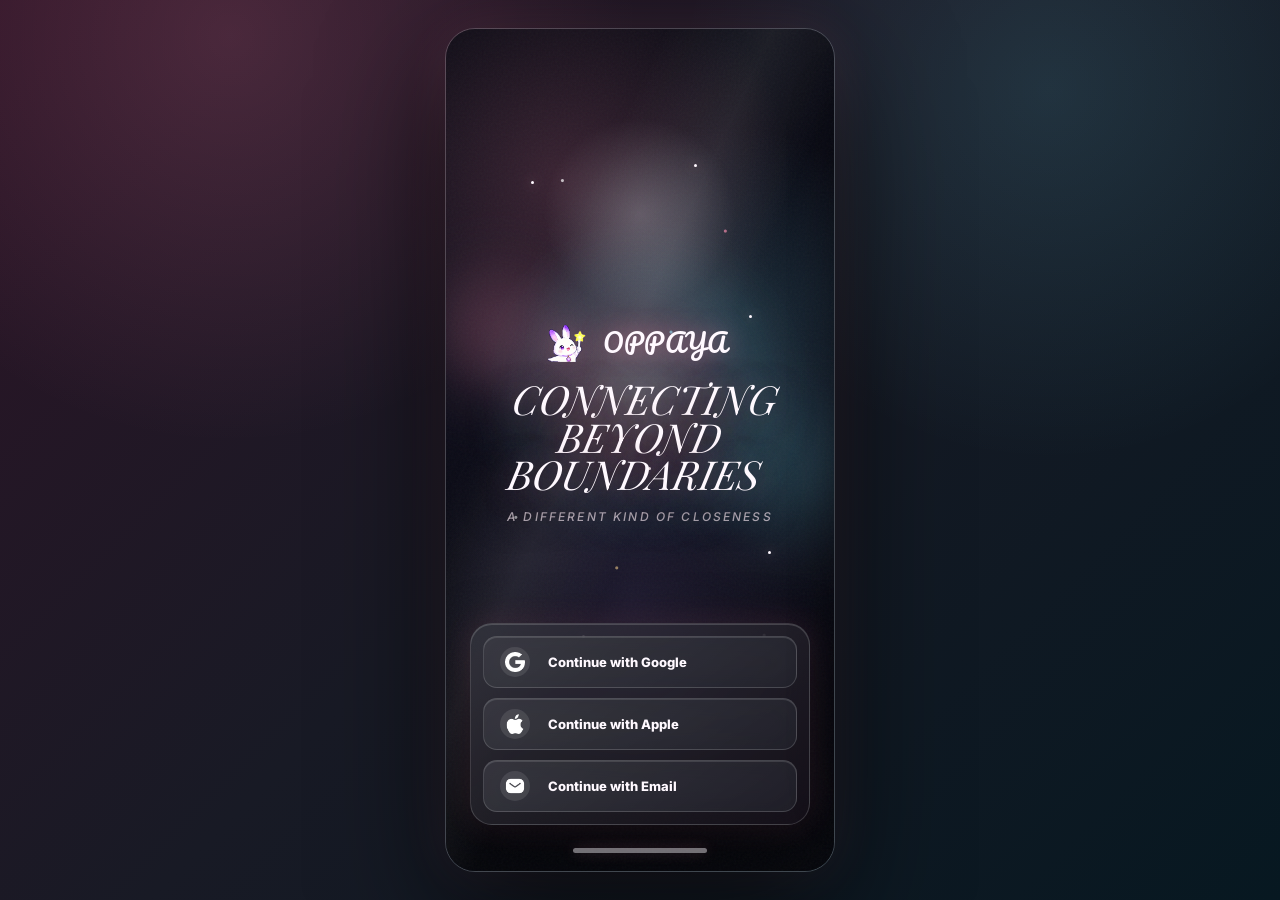
==== commit afb3fd64: "new-UI" ====
--- a/index.html
+++ b/index.html
@@ -3,11 +3,11 @@
   <head>
     <meta charset="UTF-8" />
     <meta name="viewport" content="width=device-width, initial-scale=1.0, maximum-scale=1.0, user-scalable=no, viewport-fit=cover" />
-    <title>Idol 102 Live Prototype</title>
+    <title>OPPAYA Live Prototype</title>
     <link rel="preconnect" href="https://fonts.googleapis.com" />
     <link rel="preconnect" href="https://fonts.gstatic.com" crossorigin />
     <link
-      href="https://fonts.googleapis.com/css2?family=DM+Sans:wght@300;400;500;700;800&family=Inter:wght@400;500;600;700;800&family=Noto+Serif+SC:wght@300;400;500;600&family=Playfair+Display:ital@1&display=swap"
+      href="https://fonts.googleapis.com/css2?family=DM+Sans:wght@300;400;500;700;800&family=Inter:wght@400;500;600;700;800&family=Noto+Serif+SC:wght@300;400;500;600&family=Pacifico&family=Playfair+Display:ital@1&display=swap"
       rel="stylesheet"
     />
     <link rel="stylesheet" href="./src/ui/tokens.css" />
@@ -17,7 +17,7 @@
   <body>
     <main class="app-stage" id="appStage">
       <div class="phone-scaler" id="phoneScaler">
-        <article class="phone-device" id="phoneDevice" aria-label="Idol 102">
+        <article class="phone-device" id="phoneDevice" aria-label="OPPAYA">
             <div class="phone-viewport" id="phoneViewport">
               <header class="status-bar" aria-hidden="true">
                 <span>22:14</span>
@@ -25,21 +25,41 @@
               </header>
 
               <div class="screen-stack" id="screenStack">
-                <section id="screen-splash" class="screen active splash-screen screen-hit" data-action="start">
+                <section id="screen-splash" class="screen active splash-screen">
                   <div class="grain"></div>
                   <div class="splash-orb"></div>
+                  <div class="splash-aura aura-one"></div>
+                  <div class="splash-aura aura-two"></div>
+                  <div class="splash-stardust" aria-hidden="true">
+                    <i></i><i></i><i></i><i></i><i></i><i></i><i></i><i></i>
+                  </div>
                   <div class="splash-copy">
-                    <span>Idol 102</span>
-                    <h1>가까이,<br />지금</h1>
+                    <div class="splash-brand">
+                      <img src="./assets/auth/oppaya-logo.png" alt="" />
+                      <span>OPPAYA</span>
+                    </div>
+                    <h1>CONNECTING<br />BEYOND BOUNDARIES</h1>
                     <p>A different kind of closeness</p>
                   </div>
-                  <button class="tap-button" data-action="start">点击开始</button>
+                  <article class="login-card" aria-label="登录方式">
+                    <button class="login-button google-login" type="button" data-action="start">
+                      <span class="login-icon" aria-hidden="true"><img src="./assets/auth/google.png" alt="" /></span>
+                      <b>Continue with Google</b>
+                    </button>
+                    <button class="login-button apple-login" type="button" data-action="start">
+                      <span class="login-icon" aria-hidden="true"><img src="./assets/auth/apple.png" alt="" /></span>
+                      <b>Continue with Apple</b>
+                    </button>
+                    <button class="login-button email-login" type="button" data-action="start">
+                      <span class="login-icon" aria-hidden="true"><img src="./assets/auth/mail.png" alt="" /></span>
+                      <b>Continue with Email</b>
+                    </button>
+                  </article>
                 </section>
 
                 <section id="screen-select" class="screen select-screen">
                   <header class="select-header">
-                    <span>Stray Kids</span>
-                    <h2>你想开启谁的秘密线？</h2>
+                    <h2>Unlock the story meant only for you.</h2>
                   </header>
                   <div id="memberSlider" class="member-slider"></div>
                   <div class="select-arrows">
@@ -47,7 +67,7 @@
                     <button data-action="next-member">›</button>
                   </div>
                   <div id="memberDots" class="member-dots"></div>
-                  <button class="primary fixed-bottom" data-action="select-member">选择TA</button>
+                  <button class="primary fixed-bottom" data-action="select-member">STEP INTO HIS WORLD</button>
                 </section>
 
                 <section id="screen-dream-intro" class="screen dream-intro-screen">
@@ -59,7 +79,7 @@
                       演出刚结束，走廊里还有未散的灯光和人声。你并不确定自己为什么会在那里，只记得门被推开时，他看见了你。
                     </p>
                   </article>
-                  <button class="tap-button" data-action="enter-dream">继续</button>
+                  <button class="tap-button dream-continue-button" data-action="enter-dream">Continue</button>
                 </section>
 
                 <section id="s-ob" class="screen dream-chat-screen" data-screen="ob">
@@ -118,13 +138,6 @@
                         <h2 id="posterName">Felix</h2>
                         <p id="posterTopDays">相识第 1 天</p>
                       </div>
-                      <div class="home-action-hub">
-                        <button class="discover-button" data-action="toggle-discover" aria-label="发现其他成员">
-                          🌟
-                          <i id="discoverDot" class="notif-dot hidden"></i>
-                        </button>
-                        <button class="notify-button" type="button" data-action="toggle-notifications" aria-label="通知">🔔<i id="notifyDot" class="notif-dot hidden">!</i></button>
-                      </div>
                     </header>
 
                     <button type="button" class="stage-capsule" aria-label="当前关系阶段">
@@ -134,12 +147,6 @@
                     <section id="chronicleTimeline" class="chronicle-timeline" aria-label="时光集"></section>
                   </div>
                   </div>
-
-                  <aside id="discoverDrawer" class="discover-drawer">
-                    <div class="drawer-handle"></div>
-                    <h3>发现其他成员</h3>
-                    <div id="drawerMembers" class="drawer-members"></div>
-                  </aside>
 
                   <div id="memoryOverlay" class="memory-overlay hidden" data-action="close-memory">
                     <article class="memory-polaroid">
@@ -158,7 +165,7 @@
                     <div class="chat-avatar" id="chatAvatar">F</div>
                     <div>
                       <strong id="chatName">Felix</strong>
-                      <span>消息 · 异地模式</span>
+                      <span>Chat · 异地模式</span>
                     </div>
                     <button data-nav="scene">场景</button>
                   </header>
@@ -172,7 +179,6 @@
                 <section id="screen-scene" class="screen scene-list-screen">
                   <header class="plain-header">
                     <div>
-                      <span>Scene</span>
                       <h2>你们可能会去的地方</h2>
                     </div>
                   </header>
@@ -228,6 +234,12 @@
                 </section>
               </div>
 
+              <aside id="discoverDrawer" class="discover-drawer">
+                <div class="drawer-handle"></div>
+                <h3>发现其他成员</h3>
+                <div id="drawerMembers" class="drawer-members"></div>
+              </aside>
+
               <nav class="bottom-nav hidden" id="bottomNav">
                 <button data-nav="home" class="active">Home</button>
                 <button data-nav="chat">Chat<i id="chatDot" class="nav-dot hidden"></i></button>
--- a/src/ui/tokens.css
+++ b/src/ui/tokens.css
@@ -11,25 +11,28 @@
   --font-serif:"Noto Serif SC","Songti SC",serif;
   --font-display:"Playfair Display","Noto Serif SC",serif;
 
-  --color-ink:#08090b;
-  --color-obsidian:#0d0f12;
-  --color-night:#12151b;
-  --color-panel:#181a1f;
-  --color-panel-2:#20232a;
-  --color-panel-3:#292d35;
-  --color-line:rgba(255,255,255,.115);
-  --color-line-strong:rgba(255,255,255,.18);
-  --color-text:#f4f0e9;
-  --color-text-soft:#cfc6ba;
-  --color-text-muted:#8d857b;
-  --color-text-faint:#5f5a54;
-  --color-cream:#efe7db;
-  --color-warm:#d9c6ad;
-  --color-gold:#c9a96e;
-  --color-gold-soft:#a98d5e;
-  --color-rose:#f08a9a;
-  --color-teal:#8ccfc6;
-  --color-blue:#94b8ff;
+  --color-ink:#08070d;
+  --color-obsidian:#0c0d15;
+  --color-night:#141723;
+  --color-panel:#171c25;
+  --color-panel-2:#231f2a;
+  --color-panel-3:#332737;
+  --color-line:rgba(255,255,255,.14);
+  --color-line-strong:rgba(255,255,255,.22);
+  --color-text:#fff9ff;
+  --color-text-soft:#e9dbe4;
+  --color-text-muted:#a99aa8;
+  --color-text-faint:#6f6572;
+  --color-cream:#fff6ec;
+  --color-warm:#d4b7c7;
+  --color-gold:#f6cf8b;
+  --color-gold-soft:#d9aa68;
+  --color-rose:#ff8aae;
+  --color-rose-deep:#c25b84;
+  --color-neon:#70e7ff;
+  --color-violet:#b897ff;
+  --color-teal:#83d7c3;
+  --color-blue:#5ba7ff;
   --color-danger:#ff5d78;
 
   --black:var(--color-ink);
@@ -58,38 +61,40 @@
   --space-12:48px;
 
   --radius-xs:6px;
-  --radius-sm:10px;
-  --radius-md:14px;
-  --radius-lg:18px;
-  --radius-xl:24px;
-  --radius-2xl:30px;
+  --radius-sm:8px;
+  --radius-md:10px;
+  --radius-lg:12px;
+  --radius-xl:18px;
+  --radius-2xl:24px;
   --radius-pill:999px;
-  --radius-phone:44px;
+  --radius-phone:30px;
 
   --type-caption:10px;
   --type-meta:12px;
   --type-body:14px;
   --type-body-lg:16px;
-  --type-title:22px;
-  --type-title-lg:28px;
-  --type-display:42px;
-  --type-hero:56px;
+  --type-title:18px;
+  --type-title-lg:32px;
+  --type-display:40px;
+  --type-hero:58px;
 
   --leading-tight:1.12;
   --leading-title:1.25;
   --leading-body:1.58;
 
-  --shadow-soft:0 18px 48px rgba(0,0,0,.3);
-  --shadow-panel:0 22px 70px rgba(0,0,0,.42);
-  --shadow-float:0 34px 110px rgba(0,0,0,.56);
-  --shadow-glow:0 0 28px rgba(201,169,110,.22);
+  --shadow-soft:0 18px 48px rgba(0,0,0,.34);
+  --shadow-panel:0 22px 70px rgba(0,0,0,.46);
+  --shadow-float:0 34px 110px rgba(0,0,0,.6);
+  --shadow-glow:0 0 28px rgba(255,138,174,.26);
+  --shadow-gold-glow:0 0 28px rgba(246,207,139,.22);
+  --shadow-blue-glow:0 0 28px rgba(112,231,255,.2);
 
-  --glass-bg:rgba(22,24,29,.62);
-  --glass-bg-strong:rgba(18,19,23,.78);
+  --glass-bg:rgba(23,28,37,.62);
+  --glass-bg-strong:rgba(12,13,21,.82);
   --glass-bg-soft:rgba(255,255,255,.075);
   --glass-line:rgba(255,255,255,.14);
-  --glass-highlight:rgba(255,255,255,.22);
-  --glass-blur:18px;
+  --glass-highlight:rgba(255,255,255,.18);
+  --glass-blur:20px;
 
   --motion-fast:.18s cubic-bezier(.2,.8,.2,1);
   --motion-base:.28s cubic-bezier(.2,.8,.2,1);
--- a/src/ui/components.css
+++ b/src/ui/components.css
@@ -1,7 +1,10 @@
 /* 组件库：只放跨页面可复用的基础视觉能力。 */
 .ui-glass,
 .ui-card{
-  background:linear-gradient(145deg,rgba(255,255,255,.105),rgba(255,255,255,.045)),var(--glass-bg);
+  background:
+    linear-gradient(145deg,rgba(255,255,255,.11),rgba(255,255,255,.035)),
+    linear-gradient(135deg,rgba(62,34,53,.52),rgba(20,37,49,.42)),
+    var(--glass-bg);
   border:1px solid var(--glass-line);
   box-shadow:var(--shadow-panel),inset 0 1px 0 var(--glass-highlight);
   backdrop-filter:blur(var(--glass-blur)) saturate(1.18);
@@ -19,14 +22,14 @@
 button:active{transform:translateY(1px) scale(.985)}
 
 .ui-icon-button{
-  width:44px;
-  height:44px;
+  width:42px;
+  height:42px;
   display:grid;
   place-items:center;
   border-radius:50%;
-  background:linear-gradient(145deg,rgba(255,255,255,.16),rgba(255,255,255,.06));
+  background:linear-gradient(145deg,rgba(255,255,255,.16),rgba(255,138,174,.08));
   border:1px solid rgba(255,255,255,.18);
-  box-shadow:0 12px 34px rgba(0,0,0,.22),inset 0 1px 0 rgba(255,255,255,.22);
+  box-shadow:0 12px 34px rgba(0,0,0,.26),0 0 18px rgba(255,138,174,.1),inset 0 1px 0 rgba(255,255,255,.18);
   color:var(--color-cream);
   backdrop-filter:blur(16px);
 }
@@ -34,10 +37,10 @@
 .ui-primary-button,
 .primary{
   min-height:48px;
-  border-radius:var(--radius-md);
-  background:linear-gradient(135deg,#ead7ad 0%,#c9a96e 52%,#a8834b 100%);
-  color:#11100d;
-  box-shadow:0 16px 40px rgba(201,169,110,.25),inset 0 1px 0 rgba(255,255,255,.42);
+  border-radius:var(--radius-lg);
+  background:linear-gradient(135deg,#ffd6e5 0%,#ff8aae 54%,#c25b84 100%);
+  color:#25101a;
+  box-shadow:0 16px 42px rgba(255,138,174,.3),0 0 26px rgba(255,138,174,.22),inset 0 1px 0 rgba(255,255,255,.52);
   font-weight:800;
 }
 
@@ -60,8 +63,8 @@
 
 .ui-input:focus,
 input:focus{
-  border-color:rgba(201,169,110,.56);
-  box-shadow:0 0 0 4px rgba(201,169,110,.09),inset 0 1px 0 rgba(255,255,255,.12);
+  border-color:rgba(255,138,174,.62);
+  box-shadow:0 0 0 4px rgba(255,138,174,.11),inset 0 1px 0 rgba(255,255,255,.12);
 }
 
 .ui-avatar{
@@ -69,9 +72,9 @@
   place-items:center;
   border-radius:50%;
   object-fit:cover;
-  background:linear-gradient(145deg,rgba(201,169,110,.2),rgba(255,255,255,.06));
-  border:1px solid rgba(201,169,110,.4);
-  color:var(--color-gold);
+  background:linear-gradient(145deg,rgba(255,138,174,.2),rgba(255,255,255,.06));
+  border:1px solid rgba(255,138,174,.46);
+  color:var(--color-rose);
   font-weight:800;
 }
 
@@ -80,5 +83,16 @@
   font-weight:800;
   letter-spacing:.22em;
   text-transform:uppercase;
-  color:var(--color-gold-soft);
+  color:var(--color-gold);
 }
+
+.ui-neon-ring{
+  border:1px solid rgba(255,138,174,.42);
+  box-shadow:0 0 0 1px rgba(255,255,255,.05),0 0 26px rgba(255,138,174,.25),inset 0 1px 0 rgba(255,255,255,.18);
+}
+
+.ui-ticket{
+  border-radius:var(--radius-md);
+  border:1px solid rgba(246,207,139,.22);
+  background:linear-gradient(135deg,rgba(255,138,174,.12),rgba(246,207,139,.07)),rgba(10,11,18,.64);
+}
--- a/styles.css
+++ b/styles.css
@@ -58,6 +58,9 @@
 .splash-copy h1{font-family:var(--font-display);font-size:var(--type-hero);font-style:italic;line-height:.9;color:var(--white);margin:18px 0}.splash-copy p,.wake-screen p{font-size:12px;color:var(--muted);letter-spacing:.18em;text-transform:uppercase}
 .tap-button{position:absolute;bottom:48px;left:50%;transform:translateX(-50%);background:transparent;color:var(--muted);font-size:10px;letter-spacing:.22em;text-transform:uppercase;animation:shimmer 2s infinite}
 @keyframes shimmer{0%,100%{opacity:.35}50%{opacity:.9}}@keyframes fadeUp{from{opacity:0;transform:translateY(14px)}to{opacity:1;transform:translateY(0)}}@keyframes bubble{from{opacity:0;transform:translateY(8px) scale(.96)}to{opacity:1;transform:translateY(0) scale(1)}}
+@keyframes auraDrift{0%,100%{transform:translate3d(0,0,0) scale(1);opacity:.72}50%{transform:translate3d(10px,-18px,0) scale(1.08);opacity:1}}
+@keyframes starTwinkle{0%,100%{opacity:.24;transform:scale(.72)}45%{opacity:1;transform:scale(1.24)}70%{opacity:.42;transform:scale(.92)}}
+@keyframes starFloat{from{transform:translateY(14px)}to{transform:translateY(-22px)}}
 @keyframes glitch{0%,100%{transform:translate(0);filter:none}18%{transform:translate(-4px,2px);filter:hue-rotate(80deg) contrast(1.4)}32%{transform:translate(5px,-2px);filter:hue-rotate(-70deg) contrast(1.8)}48%{transform:translate(-2px,-4px);filter:saturate(0) contrast(2)}66%{transform:translate(3px,3px);filter:hue-rotate(120deg) brightness(1.35)}}
 @keyframes redflash{0%,100%{box-shadow:none}50%{box-shadow:inset 0 0 90px rgba(255,0,45,.38)}}
 .select-screen{background:var(--black)}.select-header{position:absolute;z-index:5;top:0;left:0;right:0;padding:58px 28px 18px;text-shadow:0 2px 18px rgba(0,0,0,.72)}.select-header h2{margin-top:8px;font-family:var(--font-kr);font-weight:400;font-size:24px;color:rgba(247,241,232,.96)}
@@ -96,13 +99,13 @@
 .transition-title{font-family:var(--font-kr);font-weight:400;font-size:26px;line-height:1.45;color:var(--white);margin:14px 0 22px;letter-spacing:.04em}
 .transition-stream{min-height:108px;display:flex;flex-direction:column;gap:10px;align-items:center}
 .transition-line{font-family:var(--font-kr);font-size:15px;font-weight:300;line-height:1.75;color:var(--cream);letter-spacing:.04em;min-height:1.75em}
-.transition-tap{position:relative;left:auto;bottom:auto;transform:none;display:inline-flex;margin-top:34px;padding:18px 42px;border:.5px solid rgba(201,169,110,.28);border-radius:12px;background:rgba(12,12,10,.42);backdrop-filter:blur(8px);color:var(--cream);font-size:13px;letter-spacing:.2em}
+.transition-tap{position:relative;left:auto;bottom:auto;transform:none;display:inline-flex;margin-top:58px;padding:12px 30px;border:.5px solid rgba(201,169,110,.28);border-radius:999px;background:rgba(12,12,10,.42);backdrop-filter:blur(8px);color:var(--cream);font-size:12px;letter-spacing:.16em}
 .transition-tap.hidden{display:none;opacity:0;pointer-events:none}
 .transition-tap:not(.hidden){animation:fadeUp .35s ease,shimmer 2.2s infinite}
 .scene-free-input{display:flex;gap:9px}
 .scene-free-input input{flex:1;min-width:0;border-radius:22px;padding:12px 15px;outline:none}
 .scene-free-input input:focus{border-color:var(--gold)}
-.scene-free-input button{flex:0 0 auto;text-align:center;background:var(--gold);color:var(--black);font-weight:800}.scene-free-input input:disabled,.scene-free-input button:disabled{opacity:.45;cursor:not-allowed}.contact-confirm-choice{border:.5px solid var(--gold)!important;background:rgba(201,169,110,.12)!important;color:var(--gold)!important;text-align:center!important;font-weight:700}
+.scene-free-input button{flex:0 0 52px;width:52px;display:grid;place-items:center;text-align:center;background:var(--gold);color:var(--black);font-weight:800}.scene-free-input button span{width:19px;height:19px;display:block;background:#fff;clip-path:polygon(7% 45%,92% 6%,64% 94%,48% 59%)}.scene-free-input input:disabled,.scene-free-input button:disabled{opacity:.45;cursor:not-allowed}.contact-confirm-choice{border:.5px solid var(--gold)!important;background:rgba(201,169,110,.12)!important;color:var(--gold)!important;text-align:center!important;font-weight:700}
 .wake-rings{position:absolute;width:180px;height:180px}.wake-rings i{position:absolute;inset:0;border:.5px solid rgba(201,169,110,.18);border-radius:50%;animation:pulse 2.4s infinite}.wake-rings i:nth-child(2){inset:28px;animation-delay:.2s}.wake-rings i:nth-child(3){inset:56px;animation-delay:.4s}@keyframes pulse{50%{transform:scale(1.05);opacity:.6}}
 .wake-screen .transition-title{font-family:var(--font-kr);font-weight:400;font-size:26px;margin:14px 0 22px}
 .white-wake-transition{position:absolute;z-index:120;inset:0;pointer-events:none;background:radial-gradient(circle at 50% 42%,rgba(255,255,255,1) 0%,rgba(255,255,255,.94) 28%,rgba(255,246,219,.78) 48%,rgba(255,255,255,.18) 76%,transparent 100%);opacity:0;mix-blend-mode:screen}.white-wake-transition.hidden{display:none}.white-wake-transition.flash-in{display:block;animation:wakeWhiteIn .75s ease forwards}.white-wake-transition.reveal-out{display:block;animation:wakeWhiteOut 1.55s ease forwards}@keyframes wakeWhiteIn{0%{opacity:0;filter:blur(18px) brightness(1)}45%{opacity:.95;filter:blur(4px) brightness(1.8)}100%{opacity:1;filter:blur(0) brightness(2.1)}}@keyframes wakeWhiteOut{0%{opacity:1;filter:blur(0) brightness(2.1)}45%{opacity:.72;filter:blur(10px) brightness(1.45)}100%{opacity:0;filter:blur(24px) brightness(1)}}
@@ -189,3 +192,659 @@
   .phone-device{border-radius:0;border:0;box-shadow:none}
   .home-indicator{bottom:max(8px,env(safe-area-inset-bottom,8px))}
 }
+
+/* v2.0 visual layer: Velvet Backstage with fanlight neon accents. */
+body{
+  background:
+    radial-gradient(circle at 18% 4%,rgba(255,138,174,.16),transparent 30%),
+    radial-gradient(circle at 82% 10%,rgba(112,231,255,.12),transparent 28%),
+    linear-gradient(135deg,#2d1426 0%,#181a25 48%,#071821 100%);
+}
+.phone-device{
+  border-radius:var(--radius-phone);
+  border:1px solid rgba(255,255,255,.2);
+  box-shadow:0 42px 120px rgba(0,0,0,.68),0 0 50px rgba(255,138,174,.12),inset 0 1px 0 rgba(255,255,255,.12);
+}
+.phone-viewport{
+  background:
+    radial-gradient(circle at 82% 0,rgba(112,231,255,.08),transparent 34%),
+    radial-gradient(circle at 18% 10%,rgba(255,138,174,.12),transparent 34%),
+    linear-gradient(180deg,#10131b 0%,var(--black) 58%,#05060a 100%);
+}
+.phone-viewport:before{
+  content:"";
+  position:absolute;
+  z-index:1;
+  inset:0;
+  pointer-events:none;
+  background-image:linear-gradient(rgba(255,255,255,.028) 1px,transparent 1px);
+  background-size:100% 3px;
+  opacity:.34;
+  mix-blend-mode:screen;
+}
+.screen-stack,.status-bar,.home-indicator,.bottom-nav,.toast{z-index:2}
+.status-bar{color:rgba(255,249,255,.84);font-size:12px;font-weight:700}
+.home-indicator{background:rgba(255,249,255,.44);box-shadow:0 0 14px rgba(255,138,174,.2)}
+.splash-screen{
+  background:
+    linear-gradient(to top,rgba(5,6,10,.98),rgba(8,8,18,.38) 54%,rgba(5,6,10,.78)),
+    radial-gradient(circle at 50% 28%,rgba(184,151,255,.18),transparent 34%),
+    var(--black);
+}
+.splash-screen:before{
+  content:"";
+  position:absolute;
+  inset:0;
+  background:
+    radial-gradient(circle at 30% 18%,rgba(255,255,255,.92) 0 1px,transparent 2px),
+    radial-gradient(circle at 58% 36%,rgba(112,231,255,.88) 0 1px,transparent 2px),
+    radial-gradient(circle at 72% 24%,rgba(255,138,174,.86) 0 1px,transparent 2px),
+    radial-gradient(circle at 44% 64%,rgba(246,207,139,.72) 0 1px,transparent 2px);
+  filter:drop-shadow(0 0 10px rgba(255,138,174,.45));
+}
+.splash-orb{
+  width:260px;
+  height:520px;
+  background:radial-gradient(ellipse,rgba(255,138,174,.18),rgba(112,231,255,.08) 44%,transparent 72%);
+  filter:blur(10px);
+}
+.splash-copy span,.wake-screen span,.select-header span,.scene-top span,.plain-header span,.scene-list span{
+  color:var(--color-gold);
+}
+.splash-copy h1{
+  color:var(--color-text);
+  text-shadow:0 0 34px rgba(255,138,174,.34),0 18px 46px rgba(0,0,0,.7);
+}
+.splash-copy p{color:rgba(233,219,228,.68)}
+.tap-button{
+  min-width:118px;
+  min-height:34px;
+  bottom:44px;
+  padding:8px 18px;
+  border:1px solid rgba(255,138,174,.34);
+  border-radius:999px;
+  background:rgba(12,13,21,.46);
+  color:rgba(255,249,255,.8);
+  box-shadow:0 0 22px rgba(255,138,174,.18),inset 0 1px 0 rgba(255,255,255,.14);
+  backdrop-filter:blur(16px);
+}
+.splash-screen{
+  justify-content:flex-end;
+  gap:46px;
+  padding:68px 24px 46px;
+  background:
+    radial-gradient(circle at 50% 22%,rgba(255,249,255,.22),transparent 14%),
+    radial-gradient(circle at 30% 18%,rgba(255,138,174,.2),transparent 31%),
+    radial-gradient(circle at 72% 36%,rgba(112,231,255,.16),transparent 34%),
+    radial-gradient(circle at 48% 68%,rgba(184,151,255,.12),transparent 32%),
+    linear-gradient(180deg,#080912 0%,#0b0b17 46%,#05060b 100%);
+}
+.splash-screen:before{
+  opacity:.72;
+  background:
+    radial-gradient(circle at 30% 18%,rgba(255,255,255,.96) 0 1px,transparent 2px),
+    radial-gradient(circle at 58% 36%,rgba(112,231,255,.9) 0 1px,transparent 2px),
+    radial-gradient(circle at 72% 24%,rgba(255,138,174,.9) 0 1px,transparent 2px),
+    radial-gradient(circle at 44% 64%,rgba(246,207,139,.78) 0 1px,transparent 2px),
+    radial-gradient(circle at 18% 58%,rgba(255,255,255,.78) 0 1px,transparent 2px),
+    radial-gradient(circle at 82% 72%,rgba(255,255,255,.68) 0 1px,transparent 2px);
+  background-size:100% 100%;
+  animation:starFloat 6s ease-in-out infinite alternate;
+}
+.splash-screen:after{
+  content:"";
+  position:absolute;
+  inset:0;
+  pointer-events:none;
+  background:
+    linear-gradient(115deg,transparent 0 28%,rgba(255,255,255,.08) 42%,transparent 54%),
+    radial-gradient(circle at 52% 42%,rgba(255,249,255,.08),transparent 32%);
+  mix-blend-mode:screen;
+}
+.splash-orb{
+  left:50%;
+  top:210px;
+  width:310px;
+  height:310px;
+  transform:translateX(-50%);
+  background:
+    radial-gradient(circle,rgba(255,249,255,.28) 0%,rgba(255,138,174,.16) 28%,rgba(112,231,255,.1) 50%,transparent 74%);
+  filter:blur(18px);
+  opacity:.78;
+  animation:auraDrift 7s ease-in-out infinite;
+}
+.splash-aura{
+  position:absolute;
+  border-radius:50%;
+  pointer-events:none;
+  filter:blur(24px);
+  mix-blend-mode:screen;
+}
+.splash-aura.aura-one{
+  width:190px;
+  height:190px;
+  left:-44px;
+  top:210px;
+  background:radial-gradient(circle,rgba(255,138,174,.28),transparent 68%);
+  animation:auraDrift 8s ease-in-out infinite reverse;
+}
+.splash-aura.aura-two{
+  width:220px;
+  height:220px;
+  right:-64px;
+  bottom:286px;
+  background:radial-gradient(circle,rgba(112,231,255,.2),transparent 70%);
+  animation:auraDrift 9s ease-in-out infinite;
+}
+.splash-stardust{
+  position:absolute;
+  inset:0;
+  z-index:1;
+  pointer-events:none;
+}
+.splash-stardust i{
+  position:absolute;
+  width:3px;
+  height:3px;
+  border-radius:50%;
+  background:#fff9ff;
+  box-shadow:0 0 12px rgba(255,249,255,.8),0 0 24px rgba(255,138,174,.34);
+  animation:starTwinkle 2.8s ease-in-out infinite;
+}
+.splash-stardust i:nth-child(1){left:22%;top:18%;animation-delay:.1s}
+.splash-stardust i:nth-child(2){left:64%;top:16%;animation-delay:.8s}
+.splash-stardust i:nth-child(3){left:78%;top:34%;animation-delay:1.2s}
+.splash-stardust i:nth-child(4){left:18%;top:44%;animation-delay:1.8s}
+.splash-stardust i:nth-child(5){left:52%;top:52%;animation-delay:.45s}
+.splash-stardust i:nth-child(6){left:83%;top:62%;animation-delay:2.1s}
+.splash-stardust i:nth-child(7){left:35%;top:72%;animation-delay:1.45s}
+.splash-stardust i:nth-child(8){left:58%;top:81%;animation-delay:.95s}
+.splash-copy{
+  position:relative;
+  z-index:3;
+  width:100%;
+  min-height:310px;
+  display:flex;
+  flex-direction:column;
+  justify-content:center;
+  align-items:center;
+  text-align:center;
+}
+.splash-brand{
+  display:inline-grid;
+  grid-template-columns:54px auto;
+  align-items:center;
+  gap:12px;
+  margin:0 auto 16px;
+  transform:translateX(-8px);
+}
+.splash-brand img{
+  width:54px;
+  height:44px;
+  object-fit:contain;
+  object-position:center;
+  filter:drop-shadow(0 0 14px rgba(255,138,174,.24));
+}
+.splash-copy .splash-brand span{
+  display:block;
+  padding-bottom:0;
+  color:#fff9ff;
+  font-family:"Pacifico",var(--font-display);
+  font-size:25px;
+  font-weight:400;
+  letter-spacing:.02em;
+  text-transform:none;
+  line-height:1;
+  text-shadow:0 0 22px rgba(255,138,174,.5);
+}
+.splash-copy h1{
+  width:min(100%,318px);
+  margin:0 auto 16px;
+  font-family:var(--font-display);
+  font-size:40px;
+  font-style:italic;
+  font-weight:400;
+  line-height:.94;
+  letter-spacing:0;
+  color:#fff9ff;
+  text-shadow:0 0 34px rgba(255,138,174,.34),0 18px 46px rgba(0,0,0,.7);
+  transform:skewX(-8deg);
+  overflow-wrap:normal;
+}
+.splash-copy p{
+  max-width:none;
+  margin-top:0;
+  color:rgba(233,219,228,.72);
+  font-size:12px;
+  font-style:italic;
+  font-weight:500;
+  line-height:normal;
+  letter-spacing:.18em;
+  text-transform:uppercase;
+}
+.login-card{
+  position:relative;
+  z-index:3;
+  width:100%;
+  display:grid;
+  gap:10px;
+  padding:12px;
+  border:1px solid rgba(255,255,255,.16);
+  border-radius:22px;
+  background:
+    linear-gradient(145deg,rgba(255,255,255,.13),rgba(255,138,174,.05)),
+    rgba(8,9,18,.56);
+  box-shadow:0 24px 68px rgba(0,0,0,.42),0 0 34px rgba(255,138,174,.14),inset 0 1px 0 rgba(255,255,255,.16);
+  backdrop-filter:blur(22px) saturate(1.18);
+}
+.login-button{
+  height:52px;
+  display:grid;
+  grid-template-columns:36px 1fr;
+  align-items:center;
+  gap:12px;
+  padding:0 16px;
+  border:1px solid rgba(255,255,255,.16);
+  border-radius:14px;
+  background:linear-gradient(145deg,rgba(255,255,255,.1),rgba(255,255,255,.035)),rgba(25,27,36,.62);
+  color:#fff9ff;
+  text-align:left;
+  box-shadow:inset 0 1px 0 rgba(255,255,255,.12);
+  backdrop-filter:blur(14px);
+}
+.login-button b{
+  font-size:13px;
+  font-weight:800;
+  letter-spacing:0;
+}
+.login-icon{
+  width:30px;
+  height:30px;
+  display:grid;
+  place-items:center;
+  border-radius:50%;
+  background:rgba(255,255,255,.1);
+  color:#fff9ff;
+  position:relative;
+}
+.login-icon img{
+  width:20px;
+  height:20px;
+  object-fit:contain;
+  display:block;
+}
+.apple-login,.google-login,.email-login{
+  border-color:rgba(255,255,255,.16);
+  background:linear-gradient(145deg,rgba(255,255,255,.1),rgba(255,255,255,.035)),rgba(25,27,36,.62);
+  color:#fff9ff;
+  box-shadow:inset 0 1px 0 rgba(255,255,255,.12);
+}
+.splash-screen .tap-button{display:none}
+.dream-continue-button{
+  left:58%;
+  min-width:132px;
+  color:rgba(255,249,255,.82);
+}
+.select-screen,.dream-chat-screen,.chat-screen,.scene-list-screen,.me-screen{
+  background:
+    radial-gradient(circle at 78% 4%,rgba(112,231,255,.08),transparent 28%),
+    linear-gradient(180deg,#10131b,#08070d 66%);
+}
+.select-header{
+  padding-top:76px;
+}
+.select-header h2{
+  max-width:300px;
+  font-family:var(--font-body);
+  font-size:30px;
+  font-weight:900;
+  line-height:1.08;
+  color:#fff9ff;
+  text-wrap:balance;
+}
+.select-header span{
+  display:none;
+}
+.select-screen .fixed-bottom{
+  font-size:13px;
+  letter-spacing:.04em;
+}
+.plain-header h2,.scene-top strong{
+  font-family:var(--font-body);
+  font-weight:800;
+  letter-spacing:0;
+}
+.member-slide img{filter:saturate(.92) contrast(1.08) brightness(.9)}
+.member-slide:after{
+  background:
+    linear-gradient(to top,rgba(8,7,13,.98),rgba(8,7,13,.5) 44%,rgba(8,7,13,.08)),
+    radial-gradient(circle at 50% 48%,transparent 18%,rgba(255,138,174,.12));
+}
+.member-info{
+  bottom:112px;
+  padding:14px;
+  border:1px solid rgba(255,255,255,.15);
+  border-radius:var(--radius-xl);
+  background:linear-gradient(145deg,rgba(255,255,255,.1),rgba(255,138,174,.06)),rgba(12,13,21,.54);
+  box-shadow:0 20px 58px rgba(0,0,0,.38),0 0 28px rgba(255,138,174,.12),inset 0 1px 0 rgba(255,255,255,.14);
+  backdrop-filter:blur(20px);
+}
+.member-info h3{
+  color:#fff9ff;
+  font-size:34px;
+  letter-spacing:0;
+  text-transform:none;
+}
+.member-info p{color:rgba(255,249,255,.76)}
+.select-arrows button,.discover-button,.notify-button,.ui-icon-button{
+  background:linear-gradient(145deg,rgba(255,255,255,.15),rgba(255,138,174,.08));
+  border-color:rgba(255,255,255,.18);
+  color:var(--color-text);
+  box-shadow:0 12px 34px rgba(0,0,0,.26),0 0 18px rgba(255,138,174,.12),inset 0 1px 0 rgba(255,255,255,.18);
+}
+.member-dots button{background:rgba(255,255,255,.3)}
+.member-dots button.active{background:var(--color-rose);box-shadow:0 0 16px rgba(255,138,174,.55)}
+.primary,.scene-free-input button,.chat-input-row button{
+  background:linear-gradient(135deg,#ffd6e5 0%,#ff8aae 54%,#c25b84 100%);
+  color:#25101a;
+  border:1px solid rgba(255,255,255,.22);
+  border-radius:var(--radius-lg);
+  box-shadow:0 16px 42px rgba(255,138,174,.28),0 0 24px rgba(255,138,174,.2),inset 0 1px 0 rgba(255,255,255,.52);
+}
+.dream-bg,.dream-scene-bg{
+  background-image:
+    linear-gradient(to top,rgba(8,7,13,.92),rgba(8,7,13,.28)),
+    url("https://i.pinimg.com/736x/1f/ec/63/1fec63dabd3848ca401bf83cd8cb9636.jpg");
+}
+.dream-narration,.choice-stack button,.scene-list article,.notification-panel,.discover-drawer,.toast{
+  border-radius:var(--radius-lg);
+  border:1px solid rgba(255,255,255,.15);
+  background:
+    linear-gradient(145deg,rgba(255,255,255,.1),rgba(255,138,174,.045)),
+    rgba(17,20,29,.74);
+  box-shadow:0 18px 52px rgba(0,0,0,.36),inset 0 1px 0 rgba(255,255,255,.14);
+}
+.dream-narration span{color:var(--color-gold)}
+.dream-error-overlay.typing .dream-error-text:after,.bubble.voiceover.typewriter:after{background:var(--color-rose)}
+.dream-narration p{color:rgba(255,249,255,.86)}
+.scene-top{
+  padding:56px 20px 12px;
+  text-shadow:0 10px 28px rgba(0,0,0,.72);
+}
+.scene-top.dark{
+  background:linear-gradient(to bottom,rgba(8,7,13,.76),transparent);
+}
+.bubble{
+  border-radius:18px;
+  font-size:13px;
+}
+.bubble-row{
+  max-width:86%;
+  display:flex;
+  align-items:flex-end;
+  gap:8px;
+  animation:bubble .25s ease;
+}
+.idol-row{
+  align-self:flex-start;
+}
+.bubble-avatar{
+  width:30px;
+  height:30px;
+  flex:0 0 30px;
+  border-radius:50%;
+  object-fit:cover;
+  border:1px solid rgba(255,138,174,.44);
+  box-shadow:0 0 16px rgba(255,138,174,.16),0 8px 18px rgba(0,0,0,.24);
+}
+.bubble-row .bubble{
+  max-width:calc(100% - 38px);
+  animation:none;
+}
+.bubble.idol{
+  background:
+    linear-gradient(145deg,rgba(255,255,255,.11),rgba(255,255,255,.035)),
+    rgba(23,28,37,.82);
+  border:1px solid rgba(255,255,255,.13);
+  color:rgba(255,249,255,.92);
+  box-shadow:0 12px 32px rgba(0,0,0,.24),inset 0 1px 0 rgba(255,255,255,.12);
+}
+.bubble.user{
+  background:linear-gradient(135deg,#ffd6e5 0%,#ff8aae 58%,#c25b84 100%);
+  color:#281019;
+  box-shadow:0 13px 34px rgba(255,138,174,.24),inset 0 1px 0 rgba(255,255,255,.44);
+}
+.bubble.system{
+  border:1px solid rgba(246,207,139,.26);
+  background:rgba(246,207,139,.1);
+  color:#f6cf8b;
+}
+.choice-stack{
+  background:linear-gradient(to top,rgba(8,7,13,.96),rgba(8,7,13,.58) 44%,transparent);
+}
+.choice-stack button:active{
+  border-color:rgba(255,138,174,.58);
+  background:rgba(255,138,174,.14);
+}
+.home-poster:after{
+  content:"";
+  position:absolute;
+  inset:0;
+  pointer-events:none;
+  background:radial-gradient(circle at 58% 28%,rgba(255,138,174,.18),transparent 30%);
+  mix-blend-mode:screen;
+}
+.poster-vignette{
+  background:
+    linear-gradient(to bottom,rgba(5,6,10,.24),transparent 24%,rgba(5,6,10,.18) 52%,rgba(5,6,10,.9)),
+    radial-gradient(circle at 50% 18%,transparent 18%,rgba(8,7,13,.2));
+}
+.home-topbar{top:50px;left:20px;right:20px}
+.home-stats h2{
+  font-size:34px;
+  line-height:1;
+  color:#fff9ff;
+  text-transform:none;
+  text-shadow:0 0 26px rgba(255,138,174,.22),0 8px 28px rgba(0,0,0,.74);
+}
+.home-stats p{
+  margin-top:8px;
+  color:rgba(255,249,255,.68);
+  font-size:13px;
+}
+.discover-button,.notify-button{
+  width:42px;
+  height:42px;
+}
+.discover-button span,.notify-button span{
+  display:block;
+  width:18px;
+  height:18px;
+  margin:auto;
+  position:relative;
+}
+.discover-button span:before,.discover-button span:after{
+  content:"";
+  position:absolute;
+  inset:7px 0;
+  border-top:2px solid currentColor;
+}
+.discover-button span:after{transform:rotate(90deg)}
+.notify-button span{
+  border:2px solid currentColor;
+  border-top-color:transparent;
+  border-radius:9px 9px 7px 7px;
+}
+.notify-button span:before{
+  content:"";
+  position:absolute;
+  left:50%;
+  top:-4px;
+  width:6px;
+  height:5px;
+  border-radius:999px 999px 0 0;
+  border:2px solid currentColor;
+  border-bottom:0;
+  transform:translateX(-50%);
+}
+.stage-capsule{
+  bottom:312px;
+  border-radius:var(--radius-lg);
+  border-color:rgba(255,138,174,.26);
+  background:linear-gradient(145deg,rgba(255,255,255,.12),rgba(255,138,174,.08)),rgba(12,13,21,.5);
+  box-shadow:0 16px 44px rgba(0,0,0,.38),0 0 26px rgba(255,138,174,.16),inset 0 1px 0 rgba(255,255,255,.14);
+}
+.stage-capsule span{
+  color:#ffd6e5;
+  font-size:15px;
+  font-style:normal;
+  font-weight:800;
+}
+.chronicle-timeline{bottom:92px;height:190px;gap:16px}
+.chronicle-timeline:after{background:linear-gradient(90deg,rgba(246,207,139,.06),rgba(246,207,139,.42),rgba(255,138,174,.26))}
+.chronicle-polaroid,.memory-polaroid,.chat-polaroid{
+  background:#fff5ea;
+  border-radius:8px;
+  box-shadow:0 18px 42px rgba(0,0,0,.48),0 0 24px rgba(255,138,174,.12);
+}
+.chronicle-node.revealed .chronicle-polaroid{
+  border-color:rgba(255,138,174,.9);
+  box-shadow:0 0 24px rgba(255,138,174,.66),0 16px 40px rgba(0,0,0,.44);
+}
+.discover-drawer{
+  width:176px;
+  bottom:86px;
+  border-radius:18px 0 0 18px;
+  border-left-color:rgba(255,138,174,.24);
+}
+.drawer-member button{
+  background:rgba(255,138,174,.16);
+  color:#ffd6e5;
+}
+.notification-panel button{
+  border-radius:var(--radius-md);
+  background:rgba(255,255,255,.08);
+}
+.memory-overlay,.chat-memory-overlay{
+  background:radial-gradient(circle at 50% 38%,rgba(255,138,174,.18),rgba(5,5,8,.76) 62%);
+}
+.memory-primary,.memory-actions button,.memory-image-tools button{
+  background:linear-gradient(135deg,#ffd6e5,#ff8aae 60%,#c25b84);
+  color:#25101a;
+  box-shadow:0 0 22px rgba(255,138,174,.26);
+}
+.scene-list-screen{
+  padding:0;
+}
+.scene-list article{
+  grid-template-columns:104px 1fr;
+  border-radius:var(--radius-lg);
+}
+.scene-thumb{border-radius:var(--radius-md)}
+.chat-topbar,.chat-input-row{
+  background:rgba(8,7,13,.58);
+  border-color:rgba(255,255,255,.12);
+}
+.chat-avatar{
+  border-color:rgba(255,138,174,.5);
+  background:rgba(255,138,174,.16);
+  color:#ffd6e5;
+}
+.chat-topbar button{
+  border-radius:999px;
+  border-color:rgba(255,138,174,.2);
+  background:rgba(255,138,174,.1);
+  color:#ffd6e5;
+}
+.chat-input-row input,.scene-free-input input{
+  background:rgba(255,255,255,.07);
+  border-color:rgba(255,255,255,.14);
+}
+.me-screen{
+  background:linear-gradient(180deg,#11131b,#08070d);
+}
+.me-cover{
+  background-image:
+    linear-gradient(to bottom,rgba(8,7,13,.18),rgba(8,7,13,.78)),
+    url("https://images.unsplash.com/photo-1519681393784-d120267933ba?auto=format&fit=crop&w=900&q=80");
+}
+.me-avatar{
+  border-color:rgba(255,138,174,.72);
+  box-shadow:0 18px 48px rgba(0,0,0,.42),0 0 0 7px rgba(8,7,13,.6),0 0 24px rgba(255,138,174,.2);
+}
+.me-function-list button{
+  border-bottom-color:rgba(255,255,255,.1);
+  color:rgba(255,249,255,.84);
+}
+.bottom-nav{
+  height:62px;
+  border-radius:22px;
+  border-color:rgba(255,255,255,.16);
+  background:
+    linear-gradient(145deg,rgba(255,255,255,.12),rgba(255,138,174,.05)),
+    rgba(8,7,13,.66);
+  box-shadow:0 18px 54px rgba(0,0,0,.42),0 0 28px rgba(255,138,174,.12),inset 0 1px 0 rgba(255,255,255,.16);
+}
+.bottom-nav button{
+  display:flex;
+  flex-direction:column;
+  align-items:center;
+  justify-content:center;
+  gap:4px;
+  font-size:10px;
+  color:rgba(255,249,255,.55);
+}
+.bottom-nav button:before{
+  content:"";
+  width:17px;
+  height:17px;
+  display:block;
+  background:currentColor;
+  opacity:.92;
+}
+.bottom-nav button[data-nav="home"]:before{clip-path:polygon(50% 8%,92% 42%,82% 42%,82% 92%,58% 92%,58% 62%,42% 62%,42% 92%,18% 92%,18% 42%,8% 42%)}
+.bottom-nav button[data-nav="chat"]:before{clip-path:polygon(10% 14%,90% 14%,90% 68%,61% 68%,48% 86%,44% 68%,10% 68%)}
+.bottom-nav button[data-nav="scene"]:before{clip-path:polygon(18% 10%,82% 10%,82% 84%,50% 70%,18% 84%)}
+.bottom-nav button[data-nav="me"]:before{
+  clip-path:none;
+  border-radius:0;
+  background:
+    radial-gradient(circle at 50% 30%,currentColor 0 28%,transparent 30%),
+    radial-gradient(ellipse at 50% 92%,currentColor 0 44%,transparent 46%);
+}
+.bottom-nav button.active{
+  background:rgba(255,138,174,.13);
+  color:#ffd6e5;
+  box-shadow:0 0 18px rgba(255,138,174,.18),inset 0 1px 0 rgba(255,255,255,.12);
+}
+.nav-dot{
+  top:7px;
+  right:22px;
+  background:var(--color-rose);
+  box-shadow:0 0 12px rgba(255,138,174,.9);
+}
+@media(max-width:430px){
+  .phone-device{border-radius:0}
+}
+
+.scene-free-input button[type="submit"]{
+  flex:0 0 52px;
+  width:52px;
+  min-width:52px;
+  height:52px;
+  display:grid;
+  place-items:center;
+  padding:0;
+  border-radius:18px;
+  color:#fff;
+}
+.scene-free-input button[type="submit"] span{
+  width:20px;
+  height:20px;
+  display:block;
+  background:#fff;
+  clip-path:polygon(7% 45%,92% 6%,64% 94%,48% 59%);
+}
+.transition-stream{
+  min-height:142px;
+}
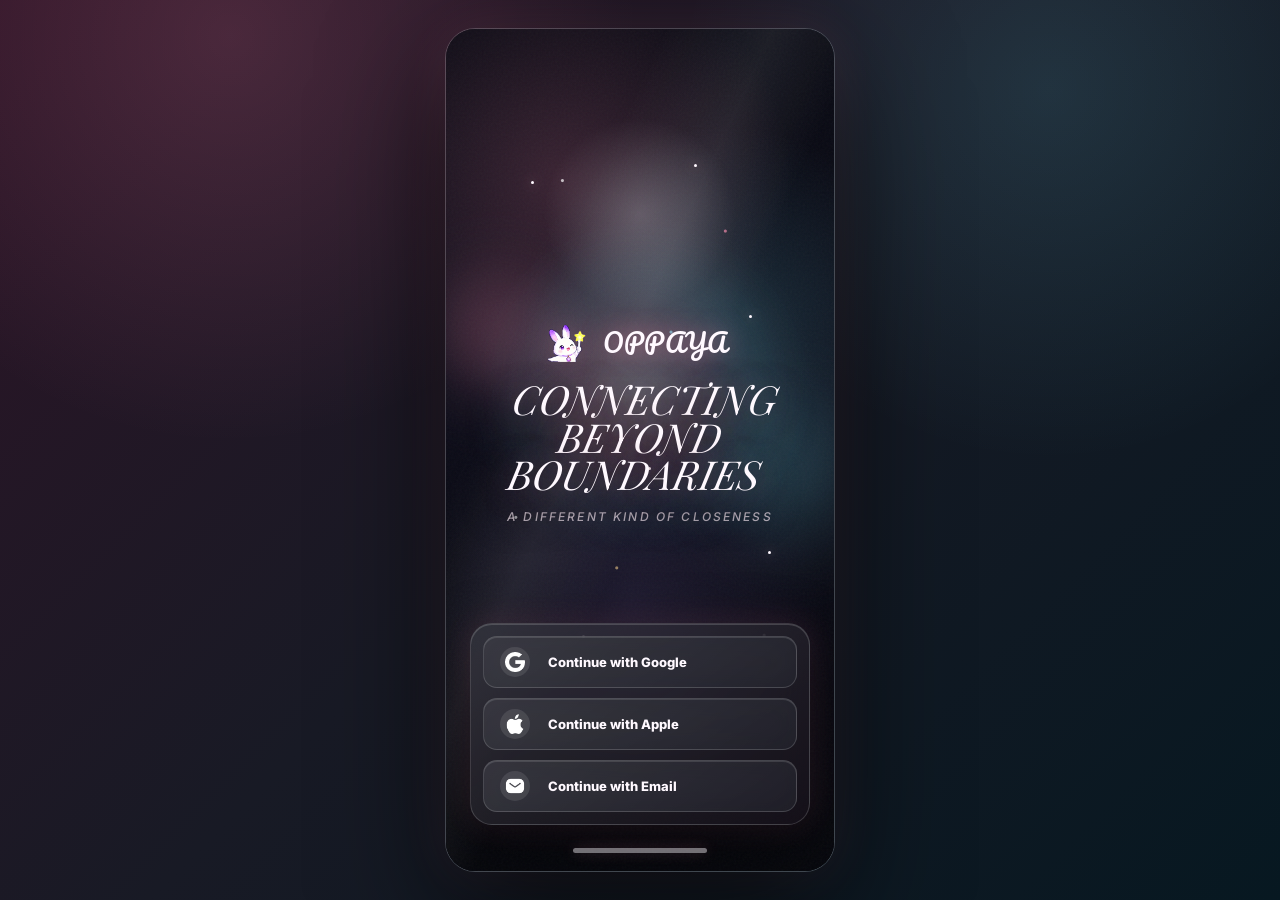
==== commit c3b89df0: "Fix scene chat flow and memory reveal" ====
--- a/index.html
+++ b/index.html
@@ -41,7 +41,7 @@
                     <h1>CONNECTING<br />BEYOND BOUNDARIES</h1>
                     <p>A different kind of closeness</p>
                   </div>
-                  <article class="login-card" aria-label="登录方式">
+                  <article class="login-card" aria-label="Sign-in options">
                     <button class="login-button google-login" type="button" data-action="start">
                       <span class="login-icon" aria-hidden="true"><img src="./assets/auth/google.png" alt="" /></span>
                       <b>Continue with Google</b>
@@ -74,9 +74,9 @@
                   <div class="dream-bg"></div>
                   <div class="dream-veil"></div>
                   <article class="dream-narration">
-                    <span>演唱会后台</span>
+                    <span>After the concert</span>
                     <p>
-                      演出刚结束，走廊里还有未散的灯光和人声。你并不确定自己为什么会在那里，只记得门被推开时，他看见了你。
+                      The show has just ended. The hallway still holds the heat of the lights and the fading roar of the crowd. You are not sure why you are here, only that the door opens and he sees you.
                     </p>
                   </article>
                   <button class="tap-button dream-continue-button" data-action="enter-dream">Continue</button>
@@ -93,7 +93,7 @@
                   <div id="dreamChoices" class="choice-stack"></div>
                   <div id="dreamErrorOverlay" class="dream-error-overlay hidden">
                     <p class="dream-error-text">[ ERROR: STORY DISTURBED - CONNECTION INTERRUPTED ]</p>
-                    <button type="button" class="dream-reload-btn" data-action="dream-reload">[ 重新加载 ]</button>
+                    <button type="button" class="dream-reload-btn" data-action="dream-reload">[ Reload ]</button>
                   </div>
                 </section>
 
@@ -103,9 +103,9 @@
                   </div>
                   <article class="transition-copy">
                     <span>Then</span>
-                    <h2 class="transition-title">── 喂，小心！</h2>
+                    <h2 class="transition-title">-- Hey, careful!</h2>
                     <div id="transitionStream" class="transition-stream"></div>
-                    <button class="tap-button transition-tap hidden" data-action="enter-real">[ 睁开眼 → ]</button>
+                    <button class="tap-button transition-tap hidden" data-action="enter-real">[ Open your eyes -> ]</button>
                   </article>
                 </section>
 
@@ -114,8 +114,8 @@
                   <header class="scene-top dark">
                     <button class="backless">Scene</button>
                     <div>
-                      <strong>JYP 楼下</strong>
-                      <span id="realSceneSub">选择你们为什么在这里相遇</span>
+                      <strong>Outside JYP</strong>
+                      <span id="realSceneSub">Choose how you first crossed paths</span>
                     </div>
                   </header>
                   <div id="realMessages" class="real-messages"></div>
@@ -128,23 +128,23 @@
                   <div id="homePoster" class="home-poster">
                     <div class="poster-grain"></div>
                     <div class="poster-vignette"></div>
-                    <button class="poster-edge left" data-action="poster-prev" aria-label="上一张"></button>
-                    <button class="poster-edge right" data-action="poster-next" aria-label="下一张"></button>
+                    <button class="poster-edge left" data-action="poster-prev" aria-label="Previous"></button>
+                    <button class="poster-edge right" data-action="poster-next" aria-label="Next"></button>
                   </div>
 
                   <div id="posterUi" class="home-ui">
                     <header class="home-topbar">
                       <div class="home-stats">
                         <h2 id="posterName">Felix</h2>
-                        <p id="posterTopDays">相识第 1 天</p>
+                        <p id="posterTopDays">Day 1 since you met</p>
                       </div>
                     </header>
 
-                    <button type="button" class="stage-capsule" aria-label="当前关系阶段">
-                      <span id="posterStage">Stage 1: 熟悉</span>
-                    </button>
-
-                    <section id="chronicleTimeline" class="chronicle-timeline" aria-label="时光集"></section>
+                    <button type="button" class="stage-capsule" aria-label="Current relationship stage">
+                      <span id="posterStage">Stage 1: Familiar</span>
+                    </button>
+
+                    <section id="chronicleTimeline" class="chronicle-timeline" aria-label="Memory timeline"></section>
                   </div>
                   </div>
 
@@ -152,9 +152,9 @@
                     <article class="memory-polaroid">
                       <div id="memoryPhoto" class="memory-photo"></div>
                       <div class="memory-copy">
-                        <h3>JYP 楼下</h3>
-                        <p id="memorySummary">那天在 JYP 楼下，你们第一次真正说上话。他主动添加了你的聊天方式。</p>
-                        <span id="memoryMeta">📅 2026.05.18 · 📍 JYP 楼下 CODE-00</span>
+                        <h3>Outside JYP</h3>
+                        <p id="memorySummary">That day outside JYP, you truly spoke for the first time. He was the one who asked to add you.</p>
+                        <span id="memoryMeta">2026.05.18 · Outside JYP CODE-00</span>
                       </div>
                     </article>
                   </div>
@@ -165,13 +165,13 @@
                     <div class="chat-avatar" id="chatAvatar">F</div>
                     <div>
                       <strong id="chatName">Felix</strong>
-                      <span>Chat · 异地模式</span>
-                    </div>
-                    <button data-nav="scene">场景</button>
+                      <span>Chat · Long-distance mode</span>
+                    </div>
+                    <button data-nav="scene">Scene</button>
                   </header>
                   <div id="chatMessages" class="chat-messages"></div>
                   <form id="chatForm" class="chat-input-row">
-                    <input id="chatInput" autocomplete="off" placeholder="发消息…" />
+                    <input id="chatInput" autocomplete="off" placeholder="Message..." />
                     <button type="submit">↑</button>
                   </form>
                 </section>
@@ -179,32 +179,32 @@
                 <section id="screen-scene" class="screen scene-list-screen">
                   <header class="plain-header">
                     <div>
-                      <h2>你们可能会去的地方</h2>
+                      <h2>Places you might go together</h2>
                     </div>
                   </header>
                   <div class="scene-list">
                     <article>
                       <div class="scene-thumb jyp"></div>
                       <div>
-                        <span>刚刚发生</span>
-                        <strong>JYP 楼下</strong>
-                        <p>你们第一次真正说上话的地方。</p>
+                        <span>Just happened</span>
+                        <strong>Outside JYP</strong>
+                        <p>Where you truly spoke for the first time.</p>
                       </div>
                     </article>
                     <article>
                       <div class="scene-thumb store"></div>
                       <div>
-                        <span>也许以后</span>
-                        <strong>便利店</strong>
-                        <p>练习后，楼下还亮着的地方。</p>
+                        <span>Maybe later</span>
+                        <strong>Convenience Store</strong>
+                        <p>The place downstairs that stays lit after practice.</p>
                       </div>
                     </article>
                     <article>
                       <div class="scene-thumb practice"></div>
                       <div>
-                        <span>还没到那里</span>
-                        <strong>练习室外</strong>
-                        <p>等待有时候也是一种靠近。</p>
+                        <span>Not yet</span>
+                        <strong>Outside the Practice Room</strong>
+                        <p>Sometimes waiting is its own kind of closeness.</p>
                       </div>
                     </article>
                   </div>
@@ -215,30 +215,24 @@
                     <section class="me-profile-card">
                       <div class="me-cover" aria-hidden="true"></div>
                       <div class="me-profile-content">
-                        <img id="meAvatar" class="me-avatar" alt="用户头像" />
-                        <h2 id="visibleUserName">还不知道</h2>
+                        <img id="meAvatar" class="me-avatar" alt="User avatar" />
+                        <h2 id="visibleUserName">Not set</h2>
                         <p class="me-account">
                           <span id="meUid">UID: --</span>
                           <span id="meEmail">user@example.com</span>
                         </p>
                       </div>
                     </section>
-                    <nav class="me-function-list" aria-label="系统功能">
-                      <button type="button">评分我们<span>&gt;</span></button>
-                      <button type="button">意见反馈<span>&gt;</span></button>
-                      <button type="button">隐私政策<span>&gt;</span></button>
-                      <button type="button">服务条款<span>&gt;</span></button>
-                      <button type="button">账号退出<span>&gt;</span></button>
+                    <nav class="me-function-list" aria-label="Account settings">
+                      <button type="button">Rate Us<span>&gt;</span></button>
+                      <button type="button">Send Feedback<span>&gt;</span></button>
+                      <button type="button">Privacy Policy<span>&gt;</span></button>
+                      <button type="button">Terms of Service<span>&gt;</span></button>
+                      <button type="button">Log Out<span>&gt;</span></button>
                     </nav>
                   </div>
                 </section>
               </div>
-
-              <aside id="discoverDrawer" class="discover-drawer">
-                <div class="drawer-handle"></div>
-                <h3>发现其他成员</h3>
-                <div id="drawerMembers" class="drawer-members"></div>
-              </aside>
 
               <nav class="bottom-nav hidden" id="bottomNav">
                 <button data-nav="home" class="active">Home</button>
--- a/styles.css
+++ b/styles.css
@@ -174,7 +174,7 @@
 .me-screen{padding:0;background:#070807;overflow:hidden}.me-scroll{height:100%;overflow-y:auto;padding-bottom:104px;scrollbar-width:none}.me-scroll::-webkit-scrollbar{display:none}
 .me-profile-card{position:relative;min-height:354px;text-align:center;color:var(--cream)}.me-cover{height:214px;background-image:linear-gradient(to bottom,rgba(7,8,7,.2),rgba(7,8,7,.72)),url("https://images.unsplash.com/photo-1519681393784-d120267933ba?auto=format&fit=crop&w=900&q=80");background-size:cover;background-position:center 42%;filter:saturate(.82) contrast(1.04)}.me-profile-content{position:relative;margin-top:-48px;padding:0 28px 26px}.me-avatar{width:104px;height:104px;border-radius:50%;object-fit:cover;border:1px solid rgba(245,245,245,.72);box-shadow:0 18px 48px rgba(0,0,0,.42),0 0 0 7px rgba(7,8,7,.58);background:#111}.me-profile-content h2{margin-top:18px;font-size:30px;font-weight:700;letter-spacing:0;line-height:1.1}.me-account{display:flex;justify-content:center;gap:10px;flex-wrap:wrap;margin-top:10px;color:rgba(245,245,245,.46);font-size:12px;line-height:1.4}.me-account span+span:before{content:"";display:inline-block;width:1px;height:10px;margin-right:10px;background:rgba(245,245,245,.18);vertical-align:-1px}
 .me-function-list{padding:4px 30px 0}.me-function-list button{width:100%;height:56px;display:flex;align-items:center;justify-content:space-between;border:0;border-bottom:.5px solid rgba(245,245,245,.12);background:transparent;color:rgba(245,245,245,.82);font-size:15px;text-align:left}.me-function-list button span{color:rgba(245,245,245,.32);font-size:18px;font-weight:300}
-.chat-screen{background:var(--black)}.chat-topbar{padding:54px 16px 12px;display:flex;gap:10px;align-items:center;border-bottom:1px solid rgba(255,255,255,.1);background:rgba(8,9,11,.4);backdrop-filter:blur(14px)}.chat-topbar>div:nth-child(2){flex:1}.chat-topbar strong{font-size:15px}.chat-topbar span{display:block;color:var(--muted);font-size:11px;margin-top:2px}.chat-topbar button{background:rgba(255,255,255,.075);border:1px solid rgba(255,255,255,.12);color:var(--cream);border-radius:14px;padding:8px 10px;font-size:12px}
+.chat-screen{padding-top:0;background:var(--black)}.chat-topbar{padding:calc(var(--status-h) + 10px) 16px 12px;display:flex;gap:10px;align-items:center;border-bottom:1px solid rgba(255,255,255,.1);background:rgba(8,9,11,.4);backdrop-filter:blur(14px)}.chat-topbar>div:nth-child(2){flex:1}.chat-topbar strong{font-size:15px}.chat-topbar span{display:block;color:var(--muted);font-size:11px;margin-top:2px}.chat-topbar button{background:rgba(255,255,255,.075);border:1px solid rgba(255,255,255,.12);color:var(--cream);border-radius:14px;padding:8px 10px;font-size:12px}
 .chat-avatar{width:38px;height:38px;border-radius:50%;background:rgba(201,169,110,.14);border:1px solid rgba(201,169,110,.42);display:grid;place-items:center;color:var(--gold);font-size:12px}
 .chat-input-row{display:flex;gap:9px;padding:10px 16px 32px;border-top:1px solid rgba(255,255,255,.1);background:rgba(8,9,11,.42);backdrop-filter:blur(14px)}.chat-input-row input{flex:1;border-radius:22px;padding:11px 15px;outline:none}.chat-input-row button{width:40px;height:40px;border-radius:50%;background:linear-gradient(135deg,#ead7ad,#c9a96e);color:#11100d;font-weight:800}
 .scene-list{display:flex;flex-direction:column;gap:12px}.scene-list article{display:grid;grid-template-columns:108px 1fr;gap:14px;border:1px solid rgba(255,255,255,.11);background:linear-gradient(145deg,rgba(255,255,255,.095),rgba(255,255,255,.035)),rgba(20,22,27,.72);box-shadow:0 18px 46px rgba(0,0,0,.28),inset 0 1px 0 rgba(255,255,255,.1);backdrop-filter:blur(14px);border-radius:18px;padding:12px}.scene-thumb{height:116px;border-radius:14px;background-size:cover;background-position:center}.scene-thumb.jyp{background-image:url("https://i.pinimg.com/1200x/78/dd/ea/78ddead38013270722a9fbc132f490e0.jpg")}.scene-thumb.store{background-image:url("./assets/scenes/convenience.jpg")}.scene-thumb.practice{background-image:url("./assets/scenes/practice_room.jpg")}.scene-list strong{display:block;margin-top:5px}.scene-list p{margin-top:7px;color:var(--soft);font-size:12px;line-height:1.45}
